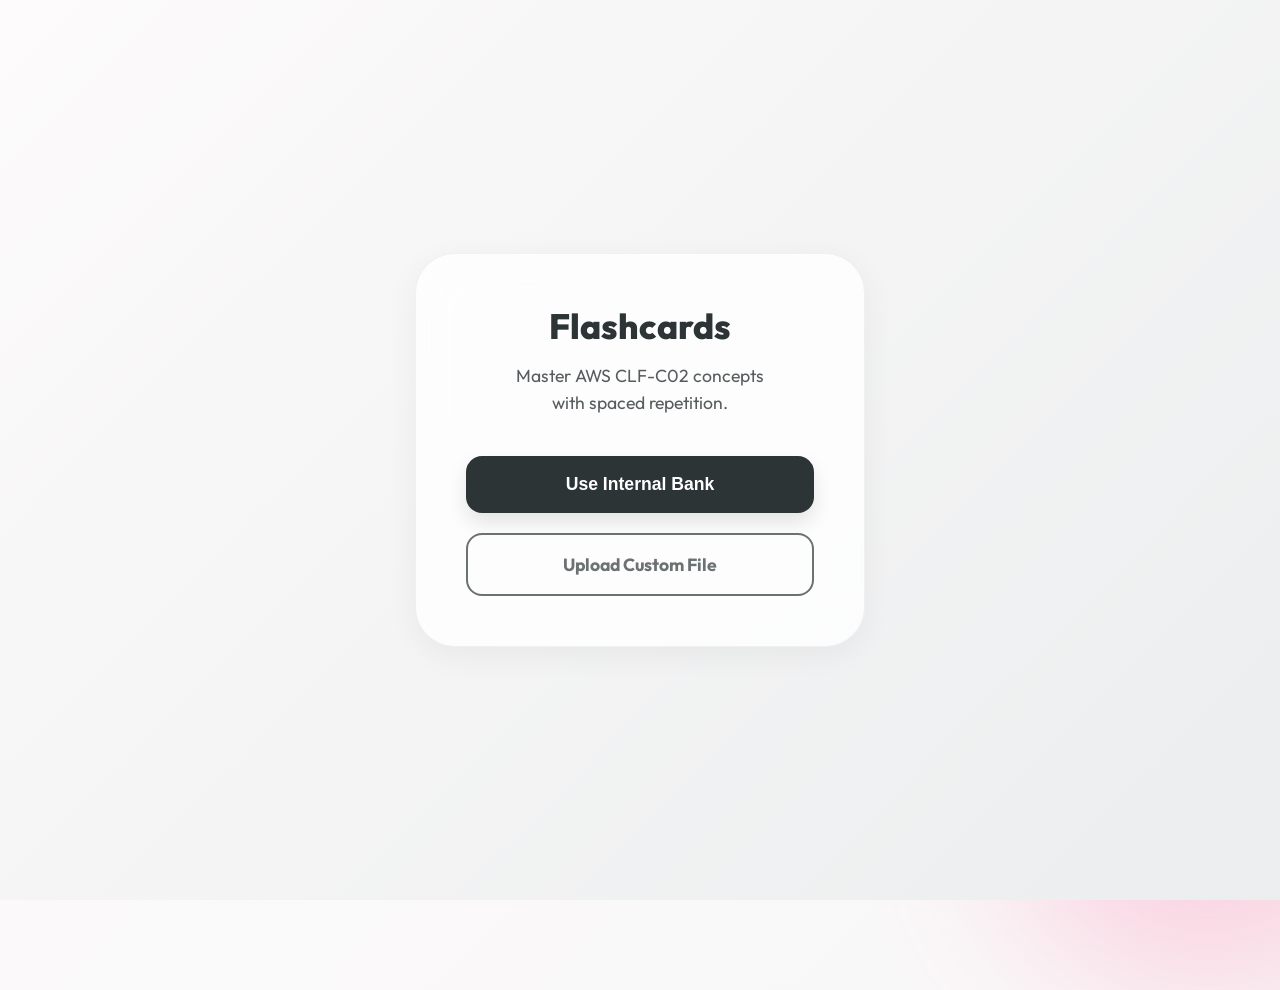
==== flashcard.html @ 662c299f "added web apps" ====
<!DOCTYPE html>
<html lang="en">
<head>
    <meta charset="UTF-8">
    <meta name="viewport" content="width=device-width, initial-scale=1.0, maximum-scale=1.0, user-scalable=no">
    <title>AWS Flashcards | Study Mode</title>
    <link rel="preconnect" href="https://fonts.googleapis.com">
    <link rel="preconnect" href="https://fonts.gstatic.com" crossorigin>
    <link href="https://fonts.googleapis.com/css2?family=Outfit:wght@300;500;700;800&display=swap" rel="stylesheet">
    <style>
:root {
    --bg-gradient: linear-gradient(135deg, #fdfbfb 0%, #ebedee 100%);
    --glass-bg: rgba(255, 255, 255, 0.8);
    --glass-border: rgba(0, 0, 0, 0.05);
    --glass-shadow: 0 8px 32px 0 rgba(0, 0, 0, 0.05);
    --text-main: #2d3436;
    --text-sub: #636e72;
    --card-face: #ffffff;
    --accent: #2a6c66;
    --accent-glow: rgba(9, 132, 227, 0.1);
    --danger: #d63031;
    --btn-bg: rgba(0, 0, 0, 0.03);
}

[data-theme="dark"] {
    /* Dark: Magma red */
    --bg-gradient: linear-gradient(135deg, #2d1b2e 0%, #b33939 100%);
    --glass-bg: rgba(45, 27, 46, 0.7);
    --glass-border: rgba(255, 200, 200, 0.1);
    --glass-shadow: 0 8px 32px 0 rgba(0, 0, 0, 0.6);
    --text-main: #f5cdc6;
    --text-sub: #bbaaaa;
    --card-face: #1a0f1a;
    --accent: #ff7675;
    --accent-glow: rgba(255, 118, 117, 0.2);
    --btn-bg: rgba(255, 255, 255, 0.08);
}

        * { margin: 0; padding: 0; box-sizing: border-box; -webkit-tap-highlight-color: transparent; }
        
        body {
            font-family: 'Outfit', sans-serif;
            background: var(--bg-gradient);
            background-size: 400% 400%;
            animation: gradientBG 15s ease infinite;
            height: 100dvh;
            display: flex;
            flex-direction: column;
            overflow: hidden;
            color: var(--text-main);
            transition: color 0.3s ease;
        }

        @keyframes gradientBG {
            0% { background-position: 0% 50%; }
            50% { background-position: 100% 50%; }
            100% { background-position: 0% 50%; }
        }

        .orb { position: absolute; border-radius: 50%; filter: blur(80px); z-index: -1; animation: float 20s infinite; pointer-events: none; }
        .orb-1 { width: 300px; height: 300px; background: var(--accent); top: -10%; left: -10%; opacity: 0.4; }
        .orb-2 { width: 400px; height: 400px; background: #fd79a8; bottom: -10%; right: -10%; opacity: 0.3; animation-delay: -5s; }
        @keyframes float { 0% { transform: translate(0, 0); } 50% { transform: translate(30px, 50px); } 100% { transform: translate(0, 0); } }

        .app-container {
            flex: 1;
            display: flex;
            flex-direction: column;
            padding: 20px;
            max-width: 900px;
            margin: 0 auto;
            width: 100%;
            position: relative;
        }

        .header-bar {
            display: grid;
            grid-template-columns: auto 1fr auto;
            align-items: center;
            padding: 10px 20px;
            background: var(--glass-bg);
            -webkit-backdrop-filter: blur(12px);
            backdrop-filter: blur(12px);
            border: 1px solid var(--glass-border);
            border-radius: 50px;
            margin-bottom: 20px;
            box-shadow: var(--glass-shadow);
            flex-shrink: 0;
            gap: 15px;
        }

        .header-left { 
            justify-self: start; 
        }
        
        .back-btn {
            background: var(--btn-bg);
            border: 1px solid transparent;
            color: var(--text-main);
            display: flex; align-items: center; justify-content: center;
            cursor: pointer;
            width: 36px; height: 36px;
            border-radius: 50%;
            transition: all 0.2s;
            flex-shrink: 0;
        }
        .back-btn:hover { background: var(--glass-border); transform: scale(1.05); }

        .domain-badge-container {
            justify-self: start;
            text-align: left;
            min-width: 0;
        }

        .domain-badge {
            display: inline-flex;
            align-items: center;
            justify-content: center; 
            height: 100%; 
            min-height: 32px; 
            font-size: 0.75rem;
            text-transform: uppercase;
            letter-spacing: 1.5px;
            font-weight: 800;
            color: var(--accent);
            background: var(--accent-glow);
            padding: 8px 16px;
            border-radius: 20px;
            border: 1px solid rgba(108, 92, 231, 0.1);
            max-width: 100%;
            white-space: nowrap;
            overflow: hidden;
            text-overflow: ellipsis;
        }

        .actions { 
            justify-self: end;
            display: flex; 
            gap: 8px; 
            align-items: center; 
        }

        .icon-btn {
            background: var(--btn-bg);
            border: 1px solid transparent;
            color: var(--text-main);
            cursor: pointer;
            width: 38px; height: 38px;
            border-radius: 50%;
            display: flex; align-items: center; justify-content: center;
            transition: all 0.2s;
        }
        .icon-btn:hover { background: var(--glass-border); transform: scale(1.05); }
        .icon-btn.active { color: var(--danger); background: rgba(255, 118, 117, 0.15); border-color: var(--danger); }
        
        .exam-btn {
            text-decoration: none;
            font-size: 0.8rem;
            font-weight: 700;
            color: var(--text-main);
            border: 1px solid var(--text-main);
            padding: 8px 16px;
            border-radius: 20px;
            white-space: nowrap;
            opacity: 0.8;
            transition: all 0.2s;
        }
        .exam-btn:hover { background: var(--text-main); color: var(--card-face); opacity: 1; }

        .card-scene {
            flex: 1; 
            width: 100%;
            perspective: 2000px;
            margin-bottom: 20px;
            position: relative;
            display: flex; 
            align-items: center;
            justify-content: center;
        }

        .card {
            width: 100%;
            height: 100%;
            max-height: 550px; 
            max-width: 700px;
            position: relative;
            transition: transform 0.6s cubic-bezier(0.34, 1.56, 0.64, 1);
            transform-style: preserve-3d;
            border-radius: 30px;
            box-shadow: var(--glass-shadow);
            cursor: pointer;
        }

        .card.flipped { transform: rotateY(180deg); }

        .card-face {
            position: absolute;
            width: 100%; height: 100%;
            backface-visibility: hidden;
            border-radius: 30px;
            padding: 40px;
            display: flex;
            flex-direction: column;
            justify-content: center;
            align-items: center;
            text-align: center;
            background: var(--card-face);
            border: 1px solid var(--glass-border);
            overflow-y: auto; 
        }

        [data-theme="light"] .card-face { background: rgba(255,255,255,0.9); }
        
        .question-text { 
            font-size: 1.6rem; 
            font-weight: 600; 
            line-height: 1.4; 
            margin-bottom: 30px;
            color: var(--text-main);
        }
        
        .tap-hint {
            position: absolute;
            bottom: 25px;
            font-size: 0.75rem;
            color: var(--text-sub);
            opacity: 0.5;
            text-transform: uppercase;
            letter-spacing: 2px;
            font-weight: 700;
        }

        .card-back {
            transform: rotateY(180deg);
            align-items: stretch;
            text-align: left;
            justify-content: flex-start;
            padding-top: 60px;
        }

        .answer-label { font-size: 0.8rem; color: var(--accent); font-weight: 800; margin-bottom: 12px; text-transform: uppercase; letter-spacing: 1px; }
        .answer-text { font-size: 1.4rem; font-weight: 700; margin-bottom: 30px; color: var(--text-main); line-height: 1.3; }
        
        .explanation-box { 
            background: var(--accent-glow); 
            padding: 25px; 
            border-radius: 20px; 
            font-size: 1rem; 
            line-height: 1.7;
            color: var(--text-main);
            border-left: 4px solid var(--accent);
        }

        .controls-bar {
            display: grid;
            grid-template-columns: 1fr auto 1fr;
            gap: 20px;
            align-items: center;
            padding-bottom: 10px;
            width: 100%;
            max-width: 700px;
            margin: 0 auto;
        }

        .nav-btn {
            background: var(--glass-bg);
            backdrop-filter: blur(10px);
            border: 1px solid var(--glass-border);
            color: var(--text-main);
            height: 65px;
            border-radius: 25px;
            font-size: 1.2rem;
            font-weight: 700;
            cursor: pointer;
            transition: all 0.2s;
            display: flex; align-items: center; justify-content: center;
            box-shadow: var(--glass-shadow);
        }
        .nav-btn:hover { background: var(--glass-border); transform: translateY(-2px); }
        .nav-btn:active { transform: scale(0.96); }

        .heart-btn-large {
            width: 65px; height: 65px;
            border-radius: 25px;
            background: var(--card-face);
            border: 1px solid var(--glass-border);
            color: #ccc;
            cursor: pointer;
            display: flex; align-items: center; justify-content: center;
            font-size: 1.6rem;
            box-shadow: var(--glass-shadow);
            transition: all 0.2s;
        }
        .heart-btn-large.active { color: var(--danger); border-color: var(--danger); background: rgba(255, 118, 117, 0.1); }
        .heart-btn-large:active { transform: scale(0.9); }

        .progress-indicator { text-align: center; font-size: 0.85rem; color: var(--text-sub); margin-top: 15px; opacity: 0.8; font-weight: 500; letter-spacing: 1px; }

        .loader-overlay {
            position: fixed; top: 0; left: 0; right: 0; bottom: 0;
            background: var(--bg-gradient);
            z-index: 100;
            display: flex; flex-direction: column;
            justify-content: center; align-items: center;
            text-align: center;
            padding: 30px;
        }
        .loader-content {
            background: var(--glass-bg);
            -webkit-backdrop-filter: blur(25px);
            backdrop-filter: blur(25px);
            padding: 50px;
            border-radius: 40px;
            border: 1px solid var(--glass-border);
            box-shadow: var(--glass-shadow);
            max-width: 450px; width: 100%;
        }
        .btn-load {
            display: block; width: 100%;
            padding: 18px; margin-top: 20px;
            border-radius: 16px; border: none;
            font-weight: 700; cursor: pointer; font-size: 1.1rem;
            transition: transform 0.2s;
        }
        .btn-load.primary { background: #2d3436; color: white; box-shadow: 0 10px 20px rgba(0,0,0,0.1); }
        [data-theme="dark"] .btn-load.primary { background: #ffffff; color: #000; }
        
        .btn-load.secondary { background: transparent; border: 2px solid var(--text-main); color: var(--text-main); opacity: 0.7; }
        .btn-load:hover { transform: translateY(-3px); opacity: 1; }

        /* Custom Alert Styles */
        .alert-overlay {
            position: fixed; top: 0; left: 0; right: 0; bottom: 0;
            background: rgba(0,0,0,0.4);
            z-index: 200;
            display: none;
            justify-content: center; align-items: center;
            -webkit-backdrop-filter: blur(8px);
            backdrop-filter: blur(8px);
            padding: 20px;
        }
        .alert-box {
            background: var(--glass-bg);
            -webkit-backdrop-filter: blur(30px);
            backdrop-filter: blur(30px);
            border: 1px solid var(--glass-border);
            box-shadow: var(--glass-shadow);
            padding: 30px;
            border-radius: 30px;
            max-width: 400px; width: 100%;
            text-align: center;
            animation: popIn 0.3s cubic-bezier(0.175, 0.885, 0.32, 1.275);
        }
        @keyframes popIn {
            0% { transform: scale(0.9); opacity: 0; }
            100% { transform: scale(1); opacity: 1; }
        }
        .alert-title { font-size: 1.4rem; font-weight: 800; margin-bottom: 10px; color: var(--text-main); }
        .alert-msg { margin-bottom: 25px; line-height: 1.5; color: var(--text-sub); font-size: 1rem; }
        .alert-btn {
            background: var(--text-main);
            color: var(--card-face);
            border: none;
            padding: 12px 30px;
            border-radius: 15px;
            font-weight: 700;
            cursor: pointer;
            transition: transform 0.2s;
            font-size: 1rem;
        }
        .alert-btn:hover { transform: scale(1.05); }

        @media (max-width: 768px) {
            .app-container { padding: 15px; }
            
            .header-bar {
                grid-template-columns: 1fr auto; 
                grid-template-areas: 
                    "badge badge"
                    "left actions";
                row-gap: 12px;
                border-radius: 30px;
                padding: 12px 20px;
            }
            .header-left { grid-area: left; }
            .actions { grid-area: actions; }
            .domain-badge-container { 
                grid-area: badge; 
                width: 100%;
                text-align: center;
                justify-self: center;
            }
            .domain-badge { 
                display: block; 
                width: 100%; 
                white-space: normal; 
                font-size: 0.7rem;
                padding: 8px;
            }

            .question-text { font-size: 1.3rem; }
            .card-face { padding: 25px; }
            
            .controls-bar { gap: 12px; }
            .nav-btn, .heart-btn-large { height: 56px; border-radius: 18px; }
        }
    </style>
</head>
<body>

    <div class="orb orb-1"></div>
    <div class="orb orb-2"></div>

    <div class="loader-overlay" id="loader">
        <div class="loader-content">
            <h1 style="margin-bottom: 15px; font-size: 2.2rem; font-weight: 800;">Flashcards</h1>
            <p style="opacity: 0.8; margin-bottom: 40px; font-size: 1.1rem; line-height: 1.5;">Master AWS CLF-C02 concepts<br>with spaced repetition.</p>
            
            <button id="use-internal" class="btn-load primary">Use Internal Bank</button>
            
            <label class="btn-load secondary">
                Upload Custom File
                <input type="file" id="file-input" hidden accept=".json">
            </label>
        </div>
    </div>

    <div class="app-container" style="display:none;" id="app-ui">
        
        <header class="header-bar">
            <div class="header-left">
                <button class="back-btn" id="exit-btn">
                    <svg width="24" height="24" viewBox="0 0 24 24" fill="none" stroke="currentColor" stroke-width="2.5" stroke-linecap="round" stroke-linejoin="round"><path d="M19 12H5M12 19l-7-7 7-7"/></svg>
                </button>
            </div>
            
            <div class="domain-badge-container">
                <span class="domain-badge" id="domain-text">--</span>
            </div>
            
            <div class="actions">
                <a href="index.html" class="exam-btn">Take Exam</a>
                
                <button class="icon-btn" id="fav-filter-btn" title="Show Favorites Only">
                    <svg width="20" height="20" viewBox="0 0 24 24" fill="none" stroke="currentColor" stroke-width="2" stroke-linecap="round" stroke-linejoin="round"><polygon points="12 2 15.09 8.26 22 9.27 17 14.14 18.18 21.02 12 17.77 5.82 21.02 7 14.14 2 9.27 8.91 8.26 12 2"></polygon></svg>
                </button>
                <button class="icon-btn" id="theme-toggle">
                    <svg width="20" height="20" class="icon-sun" viewBox="0 0 24 24" fill="none" stroke="currentColor" stroke-width="2" stroke-linecap="round" stroke-linejoin="round"><circle cx="12" cy="12" r="5"></circle><line x1="12" y1="1" x2="12" y2="3"></line><line x1="12" y1="21" x2="12" y2="23"></line><line x1="4.22" y1="4.22" x2="5.64" y2="5.64"></line><line x1="18.36" y1="18.36" x2="19.78" y2="19.78"></line><line x1="1" y1="12" x2="3" y2="12"></line><line x1="21" y1="12" x2="23" y2="12"></line><line x1="4.22" y1="19.78" x2="5.64" y2="18.36"></line><line x1="18.36" y1="5.64" x2="19.78" y2="4.22"></line></svg>
                </button>
            </div>
        </header>

        <div class="card-scene" id="card-scene">
            <div class="card" id="card">
                <div class="card-face card-front">
                    <p class="question-text" id="q-text">Loading...</p>
                    <span class="tap-hint">Tap to flip</span>
                </div>
                <div class="card-face card-back">
                    <span class="answer-label">Correct Answer</span>
                    <div class="answer-text" id="a-text">--</div>
                    <div class="explanation-box" id="exp-text">--</div>
                </div>
            </div>
        </div>

        <div class="controls-bar">
            <button class="nav-btn" id="btn-prev">
                <svg width="28" height="28" viewBox="0 0 24 24" fill="none" stroke="currentColor" stroke-width="3" stroke-linecap="round" stroke-linejoin="round"><path d="M15 18l-6-6 6-6"/></svg>
            </button>
            
            <button class="heart-btn-large" id="btn-heart">
                <svg width="32" height="32" viewBox="0 0 24 24" fill="currentColor" stroke="none"><path d="M20.84 4.61a5.5 5.5 0 0 0-7.78 0L12 5.67l-1.06-1.06a5.5 5.5 0 0 0-7.78 7.78l1.06 1.06L12 21.23l7.78-7.78 1.06-1.06a5.5 5.5 0 0 0 0-7.78z"></path></svg>
            </button>

            <button class="nav-btn" id="btn-next">
                <svg width="28" height="28" viewBox="0 0 24 24" fill="none" stroke="currentColor" stroke-width="3" stroke-linecap="round" stroke-linejoin="round"><path d="M9 18l6-6-6-6"/></svg>
            </button>
        </div>
        
        <div class="progress-indicator" id="counter">--</div>
    </div>

    <div class="alert-overlay" id="custom-alert">
        <div class="alert-box">
            <h2 class="alert-title" id="alert-title">Notice</h2>
            <p class="alert-msg" id="alert-msg">Message goes here</p>
            <button class="alert-btn" id="alert-ok">Okay</button>
        </div>
    </div>

    <script>
        // Fallback Data if fetch fails
        const DEMO_DATA = [
        {
            "id": 1,
            "question": "Which component of the AWS Global Infrastructure consists of one or more discrete data centers with redundant power, networking, and connectivity in an AWS Region?",
            "options": [
            "Availability Zone",
            "Edge Location",
            "Local Zone",
            "Regional Cache"
            ],
            "answer": [
            "Availability Zone"
            ],
            "type": "single_choice",
            "domain": "Cloud Concepts",
            "explanation": "An Availability Zone (AZ) is a distinct location within an AWS Region that is insulated from failures in other AZs and provides low-latency network connectivity to other AZs in the same region."
        },
        {
            "id": 2,
            "question": "Under the AWS Shared Responsibility Model, which of the following is the customer's responsibility? (Select TWO)",
            "options": [
            "Physical security of data centers",
            "Patching the Guest OS (Operating System)",
            "Configuration of Security Groups",
            "Discarding failed hard drives",
            "Patching the underlying hypervisor"
            ],
            "answer": [
            "Patching the Guest OS (Operating System)",
            "Configuration of Security Groups"
            ],
            "type": "multiple_response",
            "domain": "Security and Compliance",
            "explanation": "AWS handles security 'of' the cloud (physical hardware, hypervisor). Customers handle security 'in' the cloud (Guest OS patching, firewall configuration, data encryption)."
        },
        {
            "id": 3,
            "question": "A company wants to migrate a database to AWS but requires the operating system to be patched automatically by AWS. Which service should they choose?",
            "options": [
            "Amazon EC2 with EBS",
            "Amazon RDS",
            "Amazon Redshift",
            "Amazon EC2 with Instance Store"
            ],
            "answer": [
            "Amazon RDS"
            ],
            "type": "single_choice",
            "domain": "Cloud Technology and Services",
            "explanation": "Amazon RDS is a managed service. AWS handles routine database tasks such as provisioning, patching, backup, and recovery. EC2 requires the customer to manage the OS and patches."
        },
        {
            "id": 4,
            "question": "Which AWS service helps you estimate the cost of your architecture solution before you build it?",
            "options": [
            "AWS Cost Explorer",
            "AWS Pricing Calculator",
            "AWS Budgets",
            "Cost and Usage Report"
            ],
            "answer": [
            "AWS Pricing Calculator"
            ],
            "type": "single_choice",
            "domain": "Billing, Pricing, and Support",
            "explanation": "The AWS Pricing Calculator allows you to estimate costs for AWS services based on your expected usage *before* you deploy them. Cost Explorer and Budgets are for tracking *actual* (historical/current) spend."
        },
        {
            "id": 5,
            "question": "Which pillar of the AWS Well-Architected Framework focuses on the ability to run and monitor systems to deliver business value and to continually improve supporting processes and procedures?",
            "options": [
            "Reliability",
            "Operational Excellence",
            "Performance Efficiency",
            "Security"
            ],
            "answer": [
            "Operational Excellence"
            ],
            "type": "single_choice",
            "domain": "Cloud Concepts",
            "explanation": "Operational Excellence includes the ability to support development and run workloads effectively, gain insight into their operations, and to continuously improve supporting processes."
        },
        {
            "id": 6,
            "question": "Which AWS service uses edge locations to cache content and reduce latency for global users?",
            "options": [
            "Amazon Route 53",
            "AWS Global Accelerator",
            "Amazon CloudFront",
            "AWS Direct Connect"
            ],
            "answer": [
            "Amazon CloudFront"
            ],
            "type": "single_choice",
            "domain": "Cloud Technology and Services",
            "explanation": "Amazon CloudFront is a Content Delivery Network (CDN) that caches data in Edge Locations closer to the user to decrease latency."
        },
        {
            "id": 7,
            "question": "A developer needs to store source code and version control it within AWS. Which service is the most appropriate?",
            "options": [
            "AWS CodeBuild",
            "AWS CodeCommit",
            "AWS CodeDeploy",
            "AWS Cloud9"
            ],
            "answer": [
            "AWS CodeCommit"
            ],
            "type": "single_choice",
            "domain": "Cloud Technology and Services",
            "explanation": "AWS CodeCommit is a managed source control service that hosts secure Git-based repositories. It is AWS's equivalent to GitHub/Bitbucket."
        },
        {
            "id": 8,
            "question": "Which AWS Support Plan provides access to a Technical Account Manager (TAM)?",
            "options": [
            "Developer",
            "Business",
            "Enterprise On-Ramp",
            "Enterprise"
            ],
            "answer": [
            "Enterprise"
            ],
            "type": "single_choice",
            "domain": "Billing, Pricing, and Support",
            "explanation": "Only the Enterprise Support plan includes a designated Technical Account Manager (TAM) to assist with architectural guidance and operations."
        },
        {
            "id": 9,
            "question": "Which service allows you to inspect AWS resource configurations to determine if they comply with internal practices and industry standards?",
            "options": [
            "AWS Config",
            "AWS CloudTrail",
            "Amazon GuardDuty",
            "AWS Trusted Advisor"
            ],
            "answer": [
            "AWS Config"
            ],
            "type": "single_choice",
            "domain": "Security and Compliance",
            "explanation": "AWS Config provides a detailed view of the configuration of AWS resources in your AWS account. It includes how the resources are related to one another and how they were configured in the past so that you can see how the configurations and relationships change over time."
        },
        {
            "id": 10,
            "question": "What is the primary benefit of decoupling an application using Amazon SQS?",
            "options": [
            "It reduces the storage cost of the application.",
            "It prevents one component from failing if another component becomes overwhelmed or fails.",
            "It automatically encrypts all data in transit.",
            "It increases the compute power of the application."
            ],
            "answer": [
            "It prevents one component from failing if another component becomes overwhelmed or fails."
            ],
            "type": "single_choice",
            "domain": "Cloud Technology and Services",
            "explanation": "Decoupling with SQS (Simple Queue Service) ensures that if the consumer of messages goes down or is slow, the producer can keep sending messages to the queue without crashing the system."
        },
        {
            "id": 11,
            "question": "Which pricing model is best for a workload with consistent, steady-state usage for a 1-year or 3-year term?",
            "options": [
            "On-Demand Instances",
            "Spot Instances",
            "Reserved Instances",
            "Dedicated Hosts"
            ],
            "answer": [
            "Reserved Instances"
            ],
            "type": "single_choice",
            "domain": "Billing, Pricing, and Support",
            "explanation": "Reserved Instances (Standard or Convertible) and Savings Plans provide significant discounts (up to 72%) compared to On-Demand pricing in exchange for a 1 or 3-year commitment."
        },
        {
            "id": 12,
            "question": "Which AWS service is used to automate the deployment of infrastructure using code (Infrastructure as Code)?",
            "options": [
            "AWS CloudFormation",
            "AWS CodePipeline",
            "AWS Systems Manager",
            "AWS Config"
            ],
            "answer": [
            "AWS CloudFormation"
            ],
            "type": "single_choice",
            "domain": "Cloud Technology and Services",
            "explanation": "AWS CloudFormation allows you to model and provision all your cloud infrastructure resources through a JSON or YAML file (Infrastructure as Code)."
        },
        {
            "id": 13,
            "question": "A company wants to block a specific IP address from accessing their resources in a VPC. Which security feature should they use?",
            "options": [
            "Security Groups",
            "Network Access Control Lists (Network ACLs)",
            "Internet Gateway",
            "VPC Peering"
            ],
            "answer": [
            "Network Access Control Lists (Network ACLs)"
            ],
            "type": "single_choice",
            "domain": "Security and Compliance",
            "explanation": "Network ACLs are stateless and operate at the subnet level. They support both ALLOW and DENY rules. Security Groups are stateful and ONLY support ALLOW rules (you cannot explicitly deny an IP in a Security Group)."
        },
        {
            "id": 14,
            "question": "Which of the following are categories of the AWS Trusted Advisor dashboard? (Select TWO)",
            "options": [
            "Cost Optimization",
            "Performance",
            "Reliability",
            "Scalability",
            "Network Throughput"
            ],
            "answer": [
            "Cost Optimization",
            "Performance"
            ],
            "type": "multiple_response",
            "domain": "Cloud Concepts",
            "explanation": "The 5 categories of Trusted Advisor are: Cost Optimization, Performance, Security, Fault Tolerance, and Service Limits."
        },
        {
            "id": 15,
            "question": "Which AWS service is specifically designed for Extract, Transform, and Load (ETL) workflows?",
            "options": [
            "Amazon Athena",
            "AWS Glue",
            "Amazon EMR",
            "Amazon Redshift"
            ],
            "answer": [
            "AWS Glue"
            ],
            "type": "single_choice",
            "domain": "Cloud Technology and Services",
            "explanation": "AWS Glue is a serverless data integration service that makes it easy to discover, prepare, and combine data for analytics, machine learning, and application development (ETL)."
        },
        {
            "id": 16,
            "question": "What is the difference between an IAM User and an IAM Role?",
            "options": [
            "A User is associated with a specific person or service, while a Role is a set of permissions that can be assumed by a trusted entity.",
            "A User allows temporary access, while a Role provides permanent access.",
            "A Role has a password and access keys, while a User does not.",
            "There is no difference; they are interchangeable."
            ],
            "answer": [
            "A User is associated with a specific person or service, while a Role is a set of permissions that can be assumed by a trusted entity."
            ],
            "type": "single_choice",
            "domain": "Security and Compliance",
            "explanation": "IAM Users have long-term credentials (password/keys). IAM Roles do not have standard credentials; they provide temporary security credentials to whoever assumes the role."
        },
        {
            "id": 17,
            "question": "Which service can be used to monitor the health and performance of your AWS resources and applications?",
            "options": [
            "AWS CloudTrail",
            "Amazon CloudWatch",
            "AWS Config",
            "AWS Auto Scaling"
            ],
            "answer": [
            "Amazon CloudWatch"
            ],
            "type": "single_choice",
            "domain": "Cloud Technology and Services",
            "explanation": "CloudWatch is the monitoring and observability service. It collects metrics, logs, and events. CloudTrail is for auditing API calls."
        },
        {
            "id": 18,
            "question": "A startup wants to use a serverless compute service to run code without provisioning or managing servers. Which service should they use?",
            "options": [
            "Amazon EC2",
            "AWS Lambda",
            "Amazon ECS",
            "Amazon EKS"
            ],
            "answer": [
            "AWS Lambda"
            ],
            "type": "single_choice",
            "domain": "Cloud Technology and Services",
            "explanation": "AWS Lambda is the primary event-driven, serverless compute service. You upload code and it runs only when triggered. EC2, ECS, and EKS involve managing servers or clusters."
        },
        {
            "id": 19,
            "question": "Which AWS service allows you to centrally manage billing and access policies across multiple AWS accounts?",
            "options": [
            "AWS Artifact",
            "AWS Organizations",
            "AWS Systems Manager",
            "IAM"
            ],
            "answer": [
            "AWS Organizations"
            ],
            "type": "single_choice",
            "domain": "Billing, Pricing, and Support",
            "explanation": "AWS Organizations helps you centrally manage and govern your environment as you grow and scale your AWS resources. It supports Consolidated Billing."
        },
        {
            "id": 20,
            "question": "A company needs to store objects that are rarely accessed but must be retrievable within milliseconds when needed. Which S3 storage class is most cost-effective?",
            "options": [
            "S3 Standard",
            "S3 Standard-IA",
            "S3 Glacier Deep Archive",
            "S3 Intelligent-Tiering"
            ],
            "answer": [
            "S3 Standard-IA"
            ],
            "type": "single_choice",
            "domain": "Cloud Technology and Services",
            "explanation": "S3 Standard-IA (Infrequent Access) is for data that is accessed less frequently but requires rapid access when needed. Glacier has retrieval times from minutes to hours."
        },
        {
            "id": 21,
            "question": "Which of the following are benefits of Cloud Computing? (Select TWO)",
            "options": [
            "Trade capital expense for variable expense",
            "Benefit from massive economies of scale",
            "Increased physical security management",
            "Deploying applications in minutes but with high upfront cost",
            "Managing your own data centers"
            ],
            "answer": [
            "Trade capital expense for variable expense",
            "Benefit from massive economies of scale"
            ],
            "type": "multiple_response",
            "domain": "Cloud Concepts",
            "explanation": "The six advantages of cloud computing include trading CapEx for OpEx (Variable expense) and benefitting from massive economies of scale (lower prices due to AWS's size)."
        },
        {
            "id": 22,
            "question": "Which service protects against Distributed Denial of Service (DDoS) attacks?",
            "options": [
            "Amazon Inspector",
            "AWS WAF",
            "AWS Shield",
            "Amazon GuardDuty"
            ],
            "answer": [
            "AWS Shield"
            ],
            "type": "single_choice",
            "domain": "Security and Compliance",
            "explanation": "AWS Shield is a managed Distributed Denial of Service (DDoS) protection service. AWS Shield Standard is automatically enabled for all customers."
        },
        {
            "id": 23,
            "question": "Your company handles credit card data and needs to download compliance reports (like PCI-DSS or SOC) to show to auditors. Which service provides these?",
            "options": [
            "AWS Artifact",
            "AWS Shield",
            "AWS Certificate Manager",
            "AWS Secrets Manager"
            ],
            "answer": [
            "AWS Artifact"
            ],
            "type": "single_choice",
            "domain": "Security and Compliance",
            "explanation": "AWS Artifact is your go-to, central resource for compliance-related information. It provides on-demand access to AWS's security and compliance reports."
        },
        {
            "id": 24,
            "question": "Which database service is a key-value store that delivers single-digit millisecond performance at any scale?",
            "options": [
            "Amazon RDS",
            "Amazon DynamoDB",
            "Amazon Aurora",
            "Amazon Neptune"
            ],
            "answer": [
            "Amazon DynamoDB"
            ],
            "type": "single_choice",
            "domain": "Cloud Technology and Services",
            "explanation": "Amazon DynamoDB is a key-value and document database that delivers single-digit millisecond performance at any scale. It is serverless and NoSQL."
        },
        {
            "id": 25,
            "question": "Which AI service converts text into lifelike speech?",
            "options": [
            "Amazon Rekognition",
            "Amazon Polly",
            "Amazon Transcribe",
            "Amazon Lex"
            ],
            "answer": [
            "Amazon Polly"
            ],
            "type": "single_choice",
            "domain": "Cloud Technology and Services",
            "explanation": "Amazon Polly turns text into lifelike speech. Rekognition is for images/video, Transcribe is speech-to-text, and Lex is for chatbots."
        },
        {
            "id": 26,
            "question": "What is the most secure way to grant an EC2 instance access to an S3 bucket?",
            "options": [
            "Store AWS Access Keys in the code on the EC2 instance",
            "Attach an IAM Role to the EC2 instance with S3 permissions",
            "Store the credentials in a text file on the instance",
            "Use the root user credentials"
            ],
            "answer": [
            "Attach an IAM Role to the EC2 instance with S3 permissions"
            ],
            "type": "single_choice",
            "domain": "Security and Compliance",
            "explanation": "Never store long-term credentials on an instance. Attaching an IAM Role allows the instance to retrieve temporary credentials securely."
        },
        {
            "id": 27,
            "question": "Which migration strategy involves moving an application to the cloud with no changes to the core architecture (Lift and Shift)?",
            "options": [
            "Rehost",
            "Replatform",
            "Refactor",
            "Repurchase"
            ],
            "answer": [
            "Rehost"
            ],
            "type": "single_choice",
            "domain": "Cloud Concepts",
            "explanation": "Rehost is often referred to as 'lift and shift.' You move the application as-is to the cloud (e.g., from on-prem VM to EC2) without code changes."
        },
        {
            "id": 28,
            "question": "Which service allows you to send text and email messages from your application to distributed subscribers?",
            "options": [
            "Amazon SQS",
            "Amazon SNS",
            "Amazon SES",
            "Amazon Connect"
            ],
            "answer": [
            "Amazon SNS"
            ],
            "type": "single_choice",
            "domain": "Cloud Technology and Services",
            "explanation": "Amazon SNS (Simple Notification Service) is a pub/sub service for messaging. It can send notifications to end users via SMS, email, or push notifications."
        },
        {
            "id": 29,
            "question": "Which tool enables you to visualize, understand, and manage your AWS costs and usage over time?",
            "options": [
            "AWS Cost Explorer",
            "AWS Budgets",
            "AWS Pricing Calculator",
            "AWS Marketplace"
            ],
            "answer": [
            "AWS Cost Explorer"
            ],
            "type": "single_choice",
            "domain": "Billing, Pricing, and Support",
            "explanation": "Cost Explorer provides the visualization (graphs/charts) and historical analysis of your spending."
        },
        {
            "id": 30,
            "question": "Which AWS service is used to create and manage cryptographic keys and control their use across a wide range of AWS services?",
            "options": [
            "AWS KMS",
            "AWS Secrets Manager",
            "AWS Certificate Manager",
            "AWS IAM"
            ],
            "answer": [
            "AWS KMS"
            ],
            "type": "single_choice",
            "domain": "Security and Compliance",
            "explanation": "AWS Key Management Service (KMS) is used to create and manage keys for encryption (both customer-managed and AWS-managed keys)."
        },
        {
            "id": 31,
            "question": "A company wants to migrate its on-premises database to AWS but requires the database to run on an operating system that they fully manage and patch themselves. Which AWS service should they use?",
            "options": [
            "Amazon RDS",
            "Amazon DynamoDB",
            "Amazon EC2",
            "Amazon Aurora"
            ],
            "answer": [
            "Amazon EC2"
            ],
            "type": "single_choice",
            "domain": "Cloud Technology and Services",
            "explanation": "To have full control over the operating system and patching of a database, you must host it on an Amazon EC2 instance. Amazon RDS and Aurora are managed services where AWS handles OS patching."
        },
        {
            "id": 32,
            "question": "Which AWS service uses machine learning to automatically discover, classify, and protect sensitive data, such as personally identifiable information (PII), stored in Amazon S3?",
            "options": [
            "Amazon GuardDuty",
            "Amazon Macie",
            "Amazon Inspector",
            "AWS Shield"
            ],
            "answer": [
            "Amazon Macie"
            ],
            "type": "single_choice",
            "domain": "Security and Compliance",
            "explanation": "Amazon Macie is a fully managed data security and data privacy service that uses machine learning and pattern matching to discover and protect sensitive data in AWS."
        },
        {
            "id": 33,
            "question": "Which perspective of the AWS Cloud Adoption Framework (AWS CAF) focuses on ensuring that the organization has the skills and organizational structures to align with cloud adoption?",
            "options": [
            "Governance Perspective",
            "People Perspective",
            "Platform Perspective",
            "Operations Perspective"
            ],
            "answer": [
            "People Perspective"
            ],
            "type": "single_choice",
            "domain": "Cloud Concepts",
            "explanation": "The People Perspective serves as a bridge between technology and business. It focuses on evolving the organizational culture and workforce skills to support cloud adoption."
        },
        {
            "id": 34,
            "question": "A developer needs an AI coding companion that generates whole line and full function code suggestions in their IDE. Which AWS service provides this functionality?",
            "options": [
            "Amazon CodeGuru",
            "Amazon CodeWhisperer",
            "AWS Cloud9",
            "Amazon Bedrock"
            ],
            "answer": [
            "Amazon CodeWhisperer"
            ],
            "type": "single_choice",
            "domain": "Cloud Technology and Services",
            "explanation": "Amazon CodeWhisperer is an AI coding companion that generates real-time, single-line or full-function code suggestions in your Integrated Development Environment (IDE)."
        },
        {
            "id": 35,
            "question": "Which of the following are valid migration strategies commonly known as the '7 Rs'? (Select TWO)",
            "options": [
            "Rehost",
            "Reboot",
            "Refactor",
            "Restart",
            "Return"
            ],
            "answer": [
            "Rehost",
            "Refactor"
            ],
            "type": "multiple_response",
            "domain": "Cloud Concepts",
            "explanation": "The 7 Rs of migration include Rehost (Lift and shift), Replatform (Lift, tinker, and shift), Refactor (Re-architect), Repurchase, Relocate, Retain, and Retire."
        },
        {
            "id": 36,
            "question": "A company needs to protect its web applications from common web exploits like SQL injection and Cross-Site Scripting (XSS). Which service should they deploy?",
            "options": [
            "AWS WAF",
            "AWS Shield Standard",
            "Amazon Inspector",
            "AWS Firewall Manager"
            ],
            "answer": [
            "AWS WAF"
            ],
            "type": "single_choice",
            "domain": "Security and Compliance",
            "explanation": "AWS WAF (Web Application Firewall) protects web applications from common web exploits like SQL injection and XSS. Shield protects against DDoS attacks."
        },
        {
            "id": 37,
            "question": "Which AWS service enables you to build and scale generative AI applications with foundation models (FMs)?",
            "options": [
            "Amazon SageMaker",
            "Amazon Bedrock",
            "Amazon Kendra",
            "Amazon Rekognition"
            ],
            "answer": [
            "Amazon Bedrock"
            ],
            "type": "single_choice",
            "domain": "Cloud Technology and Services",
            "explanation": "Amazon Bedrock is a fully managed service that makes foundation models (FMs) from Amazon and third-party providers available through an API for building generative AI applications."
        },
        {
            "id": 38,
            "question": "Which AWS service provides a unified user interface so you can view operational data from multiple AWS services and allows you to automate operational tasks across your AWS resources?",
            "options": [
            "AWS Systems Manager",
            "AWS Config",
            "AWS CloudTrail",
            "Amazon CloudWatch"
            ],
            "answer": [
            "AWS Systems Manager"
            ],
            "type": "single_choice",
            "domain": "Cloud Technology and Services",
            "explanation": "AWS Systems Manager allows you to view operational data and automate tasks (like patching or running shell scripts) across groups of instances."
        },
        {
            "id": 39,
            "question": "A company wants to receive an alert when their AWS spending exceeds a specific threshold. Which tool should they use?",
            "options": [
            "AWS Cost Explorer",
            "AWS Budgets",
            "AWS Cost and Usage Report",
            "AWS Trusted Advisor"
            ],
            "answer": [
            "AWS Budgets"
            ],
            "type": "single_choice",
            "domain": "Billing, Pricing, and Support",
            "explanation": "AWS Budgets allows you to set custom budgets to track your cost and usage and sends you alerts when you exceed (or are forecasted to exceed) your budget thresholds."
        },
        {
            "id": 40,
            "question": "Which S3 storage class is best for data that has unknown or changing access patterns?",
            "options": [
            "S3 Standard",
            "S3 Intelligent-Tiering",
            "S3 Standard-IA",
            "S3 Glacier Deep Archive"
            ],
            "answer": [
            "S3 Intelligent-Tiering"
            ],
            "type": "single_choice",
            "domain": "Cloud Technology and Services",
            "explanation": "S3 Intelligent-Tiering automatically moves data between frequent and infrequent access tiers when access patterns change, optimizing costs without performance impact."
        },
        {
            "id": 41,
            "question": "Which of the following is a benefit of consolidated billing in AWS Organizations?",
            "options": [
            "It allows you to combine usage across accounts to receive volume pricing discounts.",
            "It automatically tags all resources across all accounts.",
            "It provides a single sign-on (SSO) experience for all users.",
            "It automatically encrypts all billing data."
            ],
            "answer": [
            "It allows you to combine usage across accounts to receive volume pricing discounts."
            ],
            "type": "single_choice",
            "domain": "Billing, Pricing, and Support",
            "explanation": "Consolidated billing aggregates usage from all accounts in the organization, allowing the company to reach higher usage tiers faster and qualify for volume discounts."
        },
        {
            "id": 42,
            "question": "A startup needs to run a serverless container workload. They do not want to manage the underlying EC2 instances. Which compute option should they choose?",
            "options": [
            "Amazon ECS with EC2 launch type",
            "AWS Fargate",
            "Amazon EKS with EC2 launch type",
            "Amazon EC2 Spot Instances"
            ],
            "answer": [
            "AWS Fargate"
            ],
            "type": "single_choice",
            "domain": "Cloud Technology and Services",
            "explanation": "AWS Fargate is a serverless compute engine for containers (ECS and EKS). It removes the need to provision and manage servers (EC2 instances)."
        },
        {
            "id": 43,
            "question": "Which service should a company use to decouple their application components using a publish/subscribe (pub/sub) model?",
            "options": [
            "Amazon SQS",
            "Amazon SNS",
            "AWS Step Functions",
            "Amazon Kinesis"
            ],
            "answer": [
            "Amazon SNS"
            ],
            "type": "single_choice",
            "domain": "Cloud Technology and Services",
            "explanation": "Amazon SNS (Simple Notification Service) is a fully managed messaging service for both application-to-application (A2A) and application-to-person (A2P) communication using a pub/sub model."
        },
        {
            "id": 44,
            "question": "According to the AWS Shared Responsibility Model, which of the following are responsibilities of AWS? (Select TWO)",
            "options": [
            "Managing the underlying physical hardware",
            "Encrypting client-side data",
            "Securing the virtualization layer",
            "Configuring network ACLs",
            "Patching the customer's database software"
            ],
            "answer": [
            "Managing the underlying physical hardware",
            "Securing the virtualization layer"
            ],
            "type": "multiple_response",
            "domain": "Security and Compliance",
            "explanation": "AWS is responsible for the 'Security OF the Cloud,' which includes physical data centers, hardware, and the virtualization layer (hypervisor)."
        },
        {
            "id": 45,
            "question": "Which AWS service is used to create, publish, maintain, monitor, and secure APIs at any scale?",
            "options": [
            "Amazon API Gateway",
            "AWS AppSync",
            "Amazon CloudFront",
            "AWS Direct Connect"
            ],
            "answer": [
            "Amazon API Gateway"
            ],
            "type": "single_choice",
            "domain": "Cloud Technology and Services",
            "explanation": "Amazon API Gateway is a fully managed service that makes it easy for developers to create, publish, maintain, monitor, and secure APIs."
        },
        {
            "id": 46,
            "question": "A company wants to ensure that no one, including the root user, can delete specific S3 objects for a fixed period of time (e.g., for compliance). Which feature should they use?",
            "options": [
            "S3 Versioning",
            "S3 Object Lock",
            "S3 Bucket Policies",
            "S3 Lifecycle Policies"
            ],
            "answer": [
            "S3 Object Lock"
            ],
            "type": "single_choice",
            "domain": "Security and Compliance",
            "explanation": "S3 Object Lock prevents an object from being deleted or overwritten for a fixed amount of time or indefinitely. It enforces a WORM (Write Once Read Many) model."
        },
        {
            "id": 47,
            "question": "Which cloud computing deployment model involves infrastructure that is provisioned for open use by the general public?",
            "options": [
            "Private Cloud",
            "Public Cloud",
            "Hybrid Cloud",
            "Community Cloud"
            ],
            "answer": [
            "Public Cloud"
            ],
            "type": "single_choice",
            "domain": "Cloud Concepts",
            "explanation": "Public Cloud infrastructure is owned and operated by a third-party cloud service provider (like AWS) and delivered over the internet for public use."
        },
        {
            "id": 48,
            "question": "Which AWS service can be used to track the history of configuration changes to your resources for compliance auditing?",
            "options": [
            "AWS CloudTrail",
            "AWS Config",
            "Amazon CloudWatch",
            "AWS Artifact"
            ],
            "answer": [
            "AWS Config"
            ],
            "type": "single_choice",
            "domain": "Security and Compliance",
            "explanation": "AWS Config continuously monitors and records your AWS resource configurations. CloudTrail records *API calls* (who did what), while Config records *resource state changes* (what the resource looks like)."
        },
        {
            "id": 49,
            "question": "A global company needs to route traffic to the nearest AWS Region based on the user's location to improve performance. Which service should they use?",
            "options": [
            "Amazon Route 53 with Geolocation routing",
            "AWS Direct Connect",
            "AWS VPN",
            "Amazon Connect"
            ],
            "answer": [
            "Amazon Route 53 with Geolocation routing"
            ],
            "type": "single_choice",
            "domain": "Cloud Technology and Services",
            "explanation": "Amazon Route 53 is a DNS service. Geolocation routing lets you choose the resources that serve your traffic based on the geographic location of your users."
        },
        {
            "id": 50,
            "question": "Which tool provides an automated analysis of your AWS environment against best practices in five categories: Cost Optimization, Performance, Security, Fault Tolerance, and Service Limits?",
            "options": [
            "AWS Trusted Advisor",
            "AWS Inspector",
            "AWS Shield",
            "AWS Cost Explorer"
            ],
            "answer": [
            "AWS Trusted Advisor"
            ],
            "type": "single_choice",
            "domain": "Cloud Concepts",
            "explanation": "AWS Trusted Advisor provides real-time guidance to help you provision your resources following AWS best practices across those 5 categories."
        },
        {
            "id": 51,
            "question": "Which AWS service is specifically designed to assist with migrating large amounts of data (Exabytes) to AWS using a physical ruggedized storage device?",
            "options": [
            "AWS Snowcone",
            "AWS Snowmobile",
            "AWS Snowball Edge",
            "AWS Database Migration Service"
            ],
            "answer": [
            "AWS Snowmobile"
            ],
            "type": "single_choice",
            "domain": "Cloud Technology and Services",
            "explanation": "AWS Snowmobile is an Exabyte-scale data transfer service used to move extremely large amounts of data to AWS. Snowball is for Petabyte scale."
        },
        {
            "id": 52,
            "question": "A customer wants to run a database in an EC2 instance. Which storage option provides persistent block-level storage that survives the termination of the instance (if configured correctly)?",
            "options": [
            "Instance Store",
            "Amazon EBS",
            "Amazon S3",
            "Amazon EFS"
            ],
            "answer": [
            "Amazon EBS"
            ],
            "type": "single_choice",
            "domain": "Cloud Technology and Services",
            "explanation": "Amazon EBS (Elastic Block Store) provides persistent block storage volumes. Instance Store is ephemeral (temporary) and data is lost when the instance stops."
        },
        {
            "id": 53,
            "question": "Which pillar of the AWS Well-Architected Framework focuses on using computing resources efficiently to meet system requirements and to maintain that efficiency as demand changes?",
            "options": [
            "Operational Excellence",
            "Performance Efficiency",
            "Reliability",
            "Sustainability"
            ],
            "answer": [
            "Performance Efficiency"
            ],
            "type": "single_choice",
            "domain": "Cloud Concepts",
            "explanation": "Performance Efficiency focuses on selecting the right resource types and sizes based on workload requirements and evolving technology."
        },
        {
            "id": 54,
            "question": "What is the most cost-effective EC2 pricing option for a flexible workload that can handle interruptions?",
            "options": [
            "On-Demand Instances",
            "Reserved Instances",
            "Spot Instances",
            "Dedicated Hosts"
            ],
            "answer": [
            "Spot Instances"
            ],
            "type": "single_choice",
            "domain": "Billing, Pricing, and Support",
            "explanation": "Spot Instances allow you to take advantage of unused EC2 capacity for up to a 90% discount, but AWS can interrupt them with a 2-minute warning."
        },
        {
            "id": 55,
            "question": "Which AWS service is a fully managed threat detection service that continuously monitors for malicious or unauthorized behavior?",
            "options": [
            "Amazon GuardDuty",
            "AWS WAF",
            "Amazon Cognito",
            "AWS Shield"
            ],
            "answer": [
            "Amazon GuardDuty"
            ],
            "type": "single_choice",
            "domain": "Security and Compliance",
            "explanation": "GuardDuty uses machine learning and threat intelligence to detect malicious behavior (e.g., cryptocurrency mining, unauthorized access) in your account."
        },
        {
            "id": 56,
            "question": "A company needs to store configuration passwords and database strings securely and wants to rotate them automatically. Which service should they use?",
            "options": [
            "AWS Systems Manager Parameter Store",
            "AWS Secrets Manager",
            "AWS KMS",
            "AWS Artifact"
            ],
            "answer": [
            "AWS Secrets Manager"
            ],
            "type": "single_choice",
            "domain": "Security and Compliance",
            "explanation": "AWS Secrets Manager is specifically designed to store secrets (passwords, keys) and supports *automatic rotation* of those secrets. Parameter Store stores data but does not have built-in rotation logic."
        },
        {
            "id": 57,
            "question": "Which component of a VPC acts as a virtual firewall at the subnet level?",
            "options": [
            "Security Group",
            "Network Access Control List (Network ACL)",
            "Internet Gateway",
            "NAT Gateway"
            ],
            "answer": [
            "Network Access Control List (Network ACL)"
            ],
            "type": "single_choice",
            "domain": "Security and Compliance",
            "explanation": "Network ACLs act as a firewall for associated subnets (stateless). Security Groups act as a firewall for associated instances (stateful)."
        },
        {
            "id": 58,
            "question": "Which AWS service allows you to run code without provisioning or managing servers, and you pay only for the compute time you consume?",
            "options": [
            "Amazon EC2",
            "Amazon Lightsail",
            "AWS Lambda",
            "AWS Elastic Beanstalk"
            ],
            "answer": [
            "AWS Lambda"
            ],
            "type": "single_choice",
            "domain": "Cloud Technology and Services",
            "explanation": "AWS Lambda is the primary Serverless compute service where you pay only for the milliseconds your code runs."
        },
        {
            "id": 59,
            "question": "A user wants to deploy a simple web application and needs a service that handles the deployment details (capacity provisioning, load balancing, auto-scaling) automatically. Which service is best suited?",
            "options": [
            "Amazon EC2",
            "AWS CloudFormation",
            "AWS Elastic Beanstalk",
            "Amazon RDS"
            ],
            "answer": [
            "AWS Elastic Beanstalk"
            ],
            "type": "single_choice",
            "domain": "Cloud Technology and Services",
            "explanation": "Elastic Beanstalk is a PaaS (Platform as a Service) offering. You upload your code, and Beanstalk automatically handles the deployment (capacity, load balancing, scaling)."
        },
        {
            "id": 60,
            "question": "Which of the following services are 'Global' services and not tied to a specific Region? (Select TWO)",
            "options": [
            "Amazon EC2",
            "AWS IAM",
            "Amazon CloudFront",
            "Amazon S3",
            "Amazon RDS"
            ],
            "answer": [
            "AWS IAM",
            "Amazon CloudFront"
            ],
            "type": "multiple_response",
            "domain": "Cloud Concepts",
            "explanation": "IAM and CloudFront (along with Route 53 and WAF) are considered Global services. S3 buckets are created within a region, though the namespace is global."
        },
        {
            "id": 61,
            "question": "A company wants to identify which EC2 instances are underutilized so they can downsize them to save money. Which service provides this recommendation?",
            "options": [
            "AWS Cost Explorer",
            "AWS Trusted Advisor",
            "AWS Compute Optimizer",
            "AWS Budgets"
            ],
            "answer": [
            "AWS Compute Optimizer"
            ],
            "type": "single_choice",
            "domain": "Billing, Pricing, and Support",
            "explanation": "AWS Compute Optimizer analyzes configuration and utilization metrics to recommend optimal AWS resources (right-sizing) to reduce cost."
        },
        {
            "id": 62,
            "question": "What is the purpose of an Internet Gateway in a VPC?",
            "options": [
            "To allow communication between instances in different Availability Zones.",
            "To allow communication between instances in your VPC and the internet.",
            "To encrypt data in transit.",
            "To cache content at edge locations."
            ],
            "answer": [
            "To allow communication between instances in your VPC and the internet."
            ],
            "type": "single_choice",
            "domain": "Cloud Technology and Services",
            "explanation": "An Internet Gateway attaches to a VPC to enable communication between resources in the VPC and the internet."
        },
        {
            "id": 63,
            "question": "Which perspective of the Cloud Adoption Framework (CAF) focuses on minimizing business risk and ensuring compliance?",
            "options": [
            "Business Perspective",
            "Governance Perspective",
            "Security Perspective",
            "Platform Perspective"
            ],
            "answer": [
            "Governance Perspective"
            ],
            "type": "single_choice",
            "domain": "Cloud Concepts",
            "explanation": "The Governance Perspective ensures that you orchestrate your cloud initiatives while minimizing transformation-related risks and maximizing organizational benefits."
        },
        {
            "id": 64,
            "question": "Which AWS pricing model is most appropriate for a workload that is steady and predictable and will run for at least 1 year?",
            "options": [
            "Spot Instances",
            "On-Demand Instances",
            "Savings Plans",
            "Dedicated Hosts"
            ],
            "answer": [
            "Savings Plans"
            ],
            "type": "single_choice",
            "domain": "Billing, Pricing, and Support",
            "explanation": "Savings Plans (Compute or EC2 Instance Savings Plans) offer significant savings over On-Demand, similar to Reserved Instances, in exchange for a commitment to a consistent amount of usage for 1 or 3 years."
        },
        {
            "id": 65,
            "question": "Which AWS service is a serverless, NoSQL, key-value database designed for high-performance applications at any scale?",
            "options": [
            "Amazon RDS",
            "Amazon Redshift",
            "Amazon DynamoDB",
            "Amazon Neptune"
            ],
            "answer": [
            "Amazon DynamoDB"
            ],
            "type": "single_choice",
            "domain": "Cloud Technology and Services",
            "explanation": "DynamoDB is the AWS serverless NoSQL database. It scales automatically and is key-value based."
        },
        {
            "id": 66,
            "question": "Which of the following is a managed DDoS protection service that protects applications running on AWS?",
            "options": [
            "AWS WAF",
            "AWS Shield",
            "Amazon GuardDuty",
            "AWS Firewall Manager"
            ],
            "answer": [
            "AWS Shield"
            ],
            "type": "single_choice",
            "domain": "Security and Compliance",
            "explanation": "AWS Shield provides DDoS protection. Shield Standard is free; Shield Advanced offers paid, higher-level protection."
        },
        {
            "id": 67,
            "question": "A company needs a digital catalog to find, buy, deploy, and manage third-party software and data products that run on AWS. Which service should they use?",
            "options": [
            "AWS Marketplace",
            "AWS Service Catalog",
            "AWS Systems Manager",
            "AWS Config"
            ],
            "answer": [
            "AWS Marketplace"
            ],
            "type": "single_choice",
            "domain": "Cloud Technology and Services",
            "explanation": "AWS Marketplace is a digital catalog with thousands of software listings from independent software vendors (ISVs) to find, buy, and deploy on AWS."
        },
        {
            "id": 68,
            "question": "Which feature of AWS allows you to create a logically isolated section of the AWS Cloud where you can launch AWS resources in a virtual network that you define?",
            "options": [
            "AWS Direct Connect",
            "Amazon VPC",
            "Amazon Route 53",
            "AWS VPN"
            ],
            "answer": [
            "Amazon VPC"
            ],
            "type": "single_choice",
            "domain": "Cloud Technology and Services",
            "explanation": "Amazon VPC (Virtual Private Cloud) lets you provision a logically isolated section of the AWS Cloud."
        },
        {
            "id": 69,
            "question": "Which AWS Support plan provides a 15-minute response time for Business-critical system down events?",
            "options": [
            "Basic",
            "Developer",
            "Business",
            "Enterprise"
            ],
            "answer": [
            "Enterprise"
            ],
            "type": "single_choice",
            "domain": "Billing, Pricing, and Support",
            "explanation": "Only the Enterprise (and Enterprise On-Ramp) support plans offer < 15-minute response times for business-critical system down events. Business plan offers < 1 hour for production system down."
        },
        {
            "id": 70,
            "question": "Which AWS service is used to automate the collection of software inventory, apply OS patches, and create system images?",
            "options": [
            "AWS Config",
            "AWS Systems Manager",
            "AWS CloudFormation",
            "Amazon Inspector"
            ],
            "answer": [
            "AWS Systems Manager"
            ],
            "type": "single_choice",
            "domain": "Cloud Technology and Services",
            "explanation": "AWS Systems Manager (SSM) includes capabilities for Patch Manager, Inventory, and Automation for managing EC2 instances."
        },
        {
            "id": 71,
            "question": "A developer wants to test an application on a mobile device without buying the physical hardware. Which AWS service allows this?",
            "options": [
            "AWS Device Farm",
            "Amazon Connect",
            "AWS Amplify",
            "Amazon Pinpoint"
            ],
            "answer": [
            "AWS Device Farm"
            ],
            "type": "single_choice",
            "domain": "Cloud Technology and Services",
            "explanation": "AWS Device Farm is an app testing service that lets you test and interact with your Android, iOS, and web apps on many devices at once."
        },
        {
            "id": 72,
            "question": "Which design principle of the AWS Well-Architected Framework recommends 'Stop guessing capacity'?",
            "options": [
            "Reliability",
            "Cost Optimization",
            "Performance Efficiency",
            "Operational Excellence"
            ],
            "answer": [
            "Cost Optimization"
            ],
            "type": "single_choice",
            "domain": "Cloud Concepts",
            "explanation": "Actually, 'Stop guessing capacity' is a general design principle of the cloud, but within the pillars, it is strongly associated with Performance Efficiency (using scaling to meet demand) and Cost Optimization (not paying for idle resources)."
        },
        {
            "id": 73,
            "question": "Which of the following is a fully managed graph database service?",
            "options": [
            "Amazon DynamoDB",
            "Amazon Neptune",
            "Amazon Aurora",
            "Amazon Redshift"
            ],
            "answer": [
            "Amazon Neptune"
            ],
            "type": "single_choice",
            "domain": "Cloud Technology and Services",
            "explanation": "Amazon Neptune is a fast, reliable, fully managed graph database service that makes it easy to build and run applications that work with highly connected datasets."
        },
        {
            "id": 74,
            "question": "Which AWS service allows you to centrally manage and enforce policies across multiple AWS accounts?",
            "options": [
            "AWS Organizations",
            "AWS Systems Manager",
            "AWS Config",
            "AWS Control Tower"
            ],
            "answer": [
            "AWS Organizations"
            ],
            "type": "single_choice",
            "domain": "Security and Compliance",
            "explanation": "AWS Organizations allows you to centrally manage billing; control access, compliance, and security; and share resources across your AWS accounts."
        },
        {
            "id": 75,
            "question": "What is the primary difference between a Security Group and a Network ACL?",
            "options": [
            "Security Groups are stateless, while Network ACLs are stateful.",
            "Security Groups operate at the instance level, while Network ACLs operate at the subnet level.",
            "Security Groups allow allow/deny rules, while Network ACLs only allow allow rules.",
            "There is no difference."
            ],
            "answer": [
            "Security Groups operate at the instance level, while Network ACLs operate at the subnet level."
            ],
            "type": "single_choice",
            "domain": "Security and Compliance",
            "explanation": "Security Groups are Stateful (return traffic automatically allowed) and Instance-level. Network ACLs are Stateless (return traffic must be explicitly allowed) and Subnet-level."
        },
        {
            "id": 76,
            "question": "A company wants to migrate an on-premises data warehouse to AWS. Which service is the best target?",
            "options": [
            "Amazon RDS",
            "Amazon Redshift",
            "Amazon DynamoDB",
            "Amazon ElastiCache"
            ],
            "answer": [
            "Amazon Redshift"
            ],
            "type": "single_choice",
            "domain": "Cloud Technology and Services",
            "explanation": "Amazon Redshift is AWS's data warehouse solution, designed for OLAP (Online Analytical Processing) workloads."
        },
        {
            "id": 77,
            "question": "Which of the following is considered an 'edge' service in AWS? (Select TWO)",
            "options": [
            "Amazon CloudFront",
            "Amazon RDS",
            "AWS Global Accelerator",
            "Amazon EC2",
            "AWS Lambda"
            ],
            "answer": [
            "Amazon CloudFront",
            "AWS Global Accelerator"
            ],
            "type": "multiple_response",
            "domain": "Cloud Technology and Services",
            "explanation": "CloudFront (CDN) and Global Accelerator use AWS Edge Locations to route traffic closer to the user to improve performance."
        },
        {
            "id": 78,
            "question": "Which billing tool allows you to visualize your AWS costs by day, service, or linked account?",
            "options": [
            "AWS Cost Explorer",
            "AWS Budgets",
            "AWS Pricing Calculator",
            "Consolidated Billing"
            ],
            "answer": [
            "AWS Cost Explorer"
            ],
            "type": "single_choice",
            "domain": "Billing, Pricing, and Support",
            "explanation": "AWS Cost Explorer has an easy-to-use interface that lets you visualize, understand, and manage your AWS costs and usage over time."
        },
        {
            "id": 79,
            "question": "Which AWS service is used to deploy and manage infrastructure using code (IaC) templates (YAML or JSON)?",
            "options": [
            "AWS CodeDeploy",
            "AWS CloudFormation",
            "AWS Elastic Beanstalk",
            "AWS OpsWorks"
            ],
            "answer": [
            "AWS CloudFormation"
            ],
            "type": "single_choice",
            "domain": "Cloud Technology and Services",
            "explanation": "CloudFormation allows you to model and provision all your cloud infrastructure resources using a text file (JSON or YAML)."
        },
        {
            "id": 80,
            "question": "Under the shared responsibility model, which of the following is the customer responsible for? (Select TWO)",
            "options": [
            "Disposal of failed disk drives",
            "Patching the guest operating system",
            "Configuration of the security group firewall",
            "Physical security of the data center",
            "Patching the network infrastructure"
            ],
            "answer": [
            "Patching the guest operating system",
            "Configuration of the security group firewall"
            ],
            "type": "multiple_response",
            "domain": "Security and Compliance",
            "explanation": "Customers are responsible for 'Security IN the Cloud', which includes the Guest OS, firewall configurations, and data encryption."
        },
        {
            "id": 81,
            "question": "A company is planning a migration to the AWS Cloud. Which perspective of the AWS Cloud Adoption Framework (AWS CAF) helps the company evaluate its organizational structure and workforce skills?",
            "options": [
            "People Perspective",
            "Business Perspective",
            "Governance Perspective",
            "Platform Perspective"
            ],
            "answer": [
            "People Perspective"
            ],
            "type": "single_choice",
            "domain": "Cloud Concepts",
            "explanation": "The People Perspective focuses on culture, organizational structure, leadership, and workforce transformation (skills) to prepare for cloud adoption."
        },
        {
            "id": 82,
            "question": "Which service allows a company to run code without provisioning or managing servers and pays only for the compute time consumed?",
            "options": [
            "Amazon EC2",
            "AWS Lambda",
            "Amazon Lightsail",
            "AWS Fargate"
            ],
            "answer": [
            "AWS Lambda"
            ],
            "type": "single_choice",
            "domain": "Cloud Technology and Services",
            "explanation": "AWS Lambda is a serverless compute service. You run code without provisioning servers and pay only for the compute time used."
        },
        {
            "id": 83,
            "question": "Which AWS service helps customers meet their compliance requirements (such as GDPR, HIPAA, or PCI DSS) by providing on-demand access to AWS security and compliance reports?",
            "options": [
            "AWS Artifact",
            "AWS Trusted Advisor",
            "AWS Config",
            "AWS Secrets Manager"
            ],
            "answer": [
            "AWS Artifact"
            ],
            "type": "single_choice",
            "domain": "Security and Compliance",
            "explanation": "AWS Artifact provides on-demand access to AWS's security and compliance reports and select online agreements."
        },
        {
            "id": 84,
            "question": "A company wants to store data in an object storage service that offers high durability, availability, and scalability. Which service should they use?",
            "options": [
            "Amazon EBS",
            "Amazon EFS",
            "Amazon S3",
            "Amazon Instance Store"
            ],
            "answer": [
            "Amazon S3"
            ],
            "type": "single_choice",
            "domain": "Cloud Technology and Services",
            "explanation": "Amazon S3 (Simple Storage Service) is an object storage service that offers industry-leading scalability, data availability, security, and performance."
        },
        {
            "id": 85,
            "question": "Which pricing model is the most cost-effective for an EC2 instance that will be used for a short-term, interruptible workload?",
            "options": [
            "On-Demand Instances",
            "Spot Instances",
            "Reserved Instances",
            "Dedicated Hosts"
            ],
            "answer": [
            "Spot Instances"
            ],
            "type": "single_choice",
            "domain": "Billing, Pricing, and Support",
            "explanation": "Spot Instances let you take advantage of unused EC2 capacity in the AWS cloud and are available at up to a 90% discount compared to On-Demand prices."
        },
        {
            "id": 86,
            "question": "Which of the following are pillars of the AWS Well-Architected Framework? (Select TWO)",
            "options": [
            "Agility",
            "Sustainability",
            "Scalability",
            "Operational Excellence",
            "Availability"
            ],
            "answer": [
            "Sustainability",
            "Operational Excellence"
            ],
            "type": "multiple_response",
            "domain": "Cloud Concepts",
            "explanation": "The 6 pillars are: Operational Excellence, Security, Reliability, Performance Efficiency, Cost Optimization, and Sustainability."
        },
        {
            "id": 87,
            "question": "A company wants to ensure that its Amazon EC2 instances are patched with the latest security updates. Which AWS service can automate this process?",
            "options": [
            "AWS Systems Manager",
            "AWS Config",
            "AWS Inspector",
            "AWS Trusted Advisor"
            ],
            "answer": [
            "AWS Systems Manager"
            ],
            "type": "single_choice",
            "domain": "Cloud Technology and Services",
            "explanation": "AWS Systems Manager Patch Manager automates the process of patching managed nodes with both security-related and other types of updates."
        },
        {
            "id": 88,
            "question": "Which AWS service is a fully managed container orchestration service that allows customers to run docker containers?",
            "options": [
            "Amazon ECS",
            "AWS Lambda",
            "Amazon EC2",
            "Amazon AMI"
            ],
            "answer": [
            "Amazon ECS"
            ],
            "type": "single_choice",
            "domain": "Cloud Technology and Services",
            "explanation": "Amazon Elastic Container Service (Amazon ECS) is a highly scalable, fast, container management service that makes it easy to run, stop, and manage Docker containers."
        },
        {
            "id": 89,
            "question": "What is the primary benefit of using Edge Locations in the AWS Global Infrastructure?",
            "options": [
            "To run mission-critical databases.",
            "To reduce latency for end-users by caching content closer to them.",
            "To provide disaster recovery for AWS Regions.",
            "To host the AWS Management Console."
            ],
            "answer": [
            "To reduce latency for end-users by caching content closer to them."
            ],
            "type": "single_choice",
            "domain": "Cloud Concepts",
            "explanation": "Edge Locations are used by Amazon CloudFront to cache copies of content closer to end-users, reducing latency."
        },
        {
            "id": 90,
            "question": "Which AWS service allows you to create and manage a collection of related AWS resources as a single unit using code (Infrastructure as Code)?",
            "options": [
            "AWS CloudTrail",
            "AWS CloudFormation",
            "AWS Config",
            "AWS CodeDeploy"
            ],
            "answer": [
            "AWS CloudFormation"
            ],
            "type": "single_choice",
            "domain": "Cloud Technology and Services",
            "explanation": "AWS CloudFormation gives you an easy way to create and manage a collection of related AWS resources, provisioning and updating them in an orderly and predictable fashion."
        },
        {
            "id": 91,
            "question": "Which AWS service provides a fully managed, scalable, and highly available relational database engine that is compatible with MySQL and PostgreSQL?",
            "options": [
            "Amazon Redshift",
            "Amazon DynamoDB",
            "Amazon Aurora",
            "Amazon ElastiCache"
            ],
            "answer": [
            "Amazon Aurora"
            ],
            "type": "single_choice",
            "domain": "Cloud Technology and Services",
            "explanation": "Amazon Aurora is a MySQL and PostgreSQL-compatible relational database built for the cloud that combines the performance and availability of traditional enterprise databases with the simplicity and cost-effectiveness of open source databases."
        },
        {
            "id": 92,
            "question": "Which AWS service monitors your AWS account for malicious activity and unauthorized behavior?",
            "options": [
            "Amazon GuardDuty",
            "AWS Shield",
            "AWS WAF",
            "Amazon Inspector"
            ],
            "answer": [
            "Amazon GuardDuty"
            ],
            "type": "single_choice",
            "domain": "Security and Compliance",
            "explanation": "Amazon GuardDuty is a threat detection service that continuously monitors for malicious activity and unauthorized behavior to protect your AWS accounts and workloads."
        },
        {
            "id": 93,
            "question": "A company wants to migrate 50 TB of data from an on-premises data center to Amazon S3. Which AWS service is the most efficient choice for offline data transfer?",
            "options": [
            "AWS Direct Connect",
            "AWS Snowball Edge",
            "AWS VPN",
            "AWS Storage Gateway"
            ],
            "answer": [
            "AWS Snowball Edge"
            ],
            "type": "single_choice",
            "domain": "Cloud Technology and Services",
            "explanation": "AWS Snowball Edge is a physical data transport solution that helps move terabytes or petabytes of data into and out of AWS."
        },
        {
            "id": 94,
            "question": "Which of the following services helps you estimate the cost of using AWS services for a specific architectural solution?",
            "options": [
            "AWS Cost Explorer",
            "AWS Pricing Calculator",
            "AWS Budgets",
            "AWS Trusted Advisor"
            ],
            "answer": [
            "AWS Pricing Calculator"
            ],
            "type": "single_choice",
            "domain": "Billing, Pricing, and Support",
            "explanation": "The AWS Pricing Calculator allows you to explore AWS services and create an estimate for the cost of your use cases on AWS."
        },
        {
            "id": 95,
            "question": "Under the AWS Shared Responsibility Model, which of the following is the customer's responsibility?",
            "options": [
            "Physical security of data centers",
            "Patching the underlying hypervisor",
            "Setting up Multi-Factor Authentication (MFA)",
            "Maintaining network infrastructure"
            ],
            "answer": [
            "Setting up Multi-Factor Authentication (MFA)"
            ],
            "type": "single_choice",
            "domain": "Security and Compliance",
            "explanation": "Customers are responsible for 'Security IN the Cloud', which includes identity and access management tasks like setting up MFA."
        },
        {
            "id": 96,
            "question": "Which AWS service provides a highly available and scalable Domain Name System (DNS) web service?",
            "options": [
            "Amazon VPC",
            "Amazon Route 53",
            "AWS Direct Connect",
            "Amazon CloudFront"
            ],
            "answer": [
            "Amazon Route 53"
            ],
            "type": "single_choice",
            "domain": "Cloud Technology and Services",
            "explanation": "Amazon Route 53 is a highly available and scalable cloud Domain Name System (DNS) web service."
        },
        {
            "id": 97,
            "question": "A developer needs to deploy a containerized application. Which AWS service manages the underlying infrastructure for containers, allowing the developer to focus only on the application?",
            "options": [
            "Amazon EC2",
            "AWS Fargate",
            "Amazon EKS with managed node groups",
            "AWS Outposts"
            ],
            "answer": [
            "AWS Fargate"
            ],
            "type": "single_choice",
            "domain": "Cloud Technology and Services",
            "explanation": "AWS Fargate is a serverless compute engine for containers that works with both Amazon ECS and Amazon EKS. Fargate removes the need to provision and manage servers."
        },
        {
            "id": 98,
            "question": "Which feature of AWS Organizations allows you to apply policies to restrict the services and actions that can be accessed by member accounts?",
            "options": [
            "Service Control Policies (SCPs)",
            "IAM Roles",
            "Security Groups",
            "Network ACLs"
            ],
            "answer": [
            "Service Control Policies (SCPs)"
            ],
            "type": "single_choice",
            "domain": "Security and Compliance",
            "explanation": "Service Control Policies (SCPs) are a type of organization policy that you can use to manage permissions in your organization."
        },
        {
            "id": 99,
            "question": "Which AWS service allows you to decouple the components of a distributed application by sending messages between them?",
            "options": [
            "Amazon SES",
            "Amazon SQS",
            "AWS Step Functions",
            "Amazon Connect"
            ],
            "answer": [
            "Amazon SQS"
            ],
            "type": "single_choice",
            "domain": "Cloud Technology and Services",
            "explanation": "Amazon Simple Queue Service (Amazon SQS) is a fully managed message queuing service that enables you to decouple and scale microservices, distributed systems, and serverless applications."
        },
        {
            "id": 100,
            "question": "What is the primary function of AWS Auto Scaling?",
            "options": [
            "To automatically distribute traffic across multiple instances.",
            "To automatically adjust the number of compute resources based on demand.",
            "To automatically back up data to S3.",
            "To automatically patch operating systems."
            ],
            "answer": [
            "To automatically adjust the number of compute resources based on demand."
            ],
            "type": "single_choice",
            "domain": "Cloud Concepts",
            "explanation": "AWS Auto Scaling monitors your applications and automatically adjusts capacity to maintain steady, predictable performance at the lowest possible cost."
        },
        {
            "id": 101,
            "question": "Which AWS support plan provides a designated Technical Account Manager (TAM) to help coordinate access to AWS programs and experts?",
            "options": [
            "Developer",
            "Business",
            "Enterprise On-Ramp",
            "Enterprise"
            ],
            "answer": [
            "Enterprise"
            ],
            "type": "single_choice",
            "domain": "Billing, Pricing, and Support",
            "explanation": "The Enterprise Support plan includes a designated Technical Account Manager (TAM) who provides advocacy and guidance to help plan and build solutions."
        },
        {
            "id": 102,
            "question": "Which AWS service uses machine learning to protect sensitive data by automatically discovering and classifying it?",
            "options": [
            "Amazon Inspector",
            "Amazon Macie",
            "Amazon GuardDuty",
            "AWS Shield"
            ],
            "answer": [
            "Amazon Macie"
            ],
            "type": "single_choice",
            "domain": "Security and Compliance",
            "explanation": "Amazon Macie is a fully managed data security and data privacy service that uses machine learning and pattern matching to discover and protect your sensitive data in AWS."
        },
        {
            "id": 103,
            "question": "A company is designing an application that requires a database with single-digit millisecond latency at any scale. Which AWS service should they choose?",
            "options": [
            "Amazon RDS",
            "Amazon Aurora",
            "Amazon DynamoDB",
            "Amazon Redshift"
            ],
            "answer": [
            "Amazon DynamoDB"
            ],
            "type": "single_choice",
            "domain": "Cloud Technology and Services",
            "explanation": "Amazon DynamoDB is a key-value and document database that delivers single-digit millisecond performance at any scale."
        },
        {
            "id": 104,
            "question": "Which perspective of the AWS Cloud Adoption Framework (AWS CAF) focuses on the ability to run and monitor systems to deliver business value?",
            "options": [
            "Platform Perspective",
            "Operations Perspective",
            "Security Perspective",
            "People Perspective"
            ],
            "answer": [
            "Operations Perspective"
            ],
            "type": "single_choice",
            "domain": "Cloud Concepts",
            "explanation": "The Operations Perspective focuses on enabling, running, and monitoring systems to deliver business value and improving processes and procedures."
        },
        {
            "id": 105,
            "question": "A company wants to connect its on-premises data center to its AWS VPC using a dedicated, private network connection. Which AWS service provides this?",
            "options": [
            "AWS VPN",
            "AWS Direct Connect",
            "Amazon Connect",
            "AWS Transit Gateway"
            ],
            "answer": [
            "AWS Direct Connect"
            ],
            "type": "single_choice",
            "domain": "Cloud Technology and Services",
            "explanation": "AWS Direct Connect links your internal network to an AWS Direct Connect location over a standard Ethernet fiber-optic cable, bypassing the internet."
        },
        {
            "id": 106,
            "question": "Which AWS service can be used to host a static website without the need for servers?",
            "options": [
            "Amazon EC2",
            "Amazon S3",
            "AWS Lambda",
            "Amazon RDS"
            ],
            "answer": [
            "Amazon S3"
            ],
            "type": "single_choice",
            "domain": "Cloud Technology and Services",
            "explanation": "You can configure an Amazon S3 bucket to host a static website."
        },
        {
            "id": 107,
            "question": "Which of the following is a benefit of using the AWS Cloud over on-premises infrastructure? (Select TWO)",
            "options": [
            "Increased capital expenditure (CapEx)",
            "Ability to deploy globally in minutes",
            "Requirement to manage physical hardware",
            "Stop guessing capacity",
            "Fixed capacity"
            ],
            "answer": [
            "Ability to deploy globally in minutes",
            "Stop guessing capacity"
            ],
            "type": "multiple_response",
            "domain": "Cloud Concepts",
            "explanation": "Benefits include the ability to go global in minutes and the ability to stop guessing capacity (elasticity)."
        },
        {
            "id": 108,
            "question": "Which AWS service provides a central location to manage access to multiple AWS accounts and business applications?",
            "options": [
            "AWS IAM",
            "AWS IAM Identity Center (AWS Single Sign-On)",
            "AWS Directory Service",
            "AWS Organizations"
            ],
            "answer": [
            "AWS IAM Identity Center (AWS Single Sign-On)"
            ],
            "type": "single_choice",
            "domain": "Security and Compliance",
            "explanation": "AWS IAM Identity Center (formerly AWS SSO) is where you create, or connect, your workforce identities in AWS once and manage access centrally across your AWS organization."
        },
        {
            "id": 109,
            "question": "A company needs to audit and evaluate the configurations of its AWS resources. Which service is best suited for this?",
            "options": [
            "AWS CloudTrail",
            "AWS Config",
            "AWS Trusted Advisor",
            "Amazon CloudWatch"
            ],
            "answer": [
            "AWS Config"
            ],
            "type": "single_choice",
            "domain": "Security and Compliance",
            "explanation": "AWS Config provides a detailed view of the configuration of AWS resources in your AWS account, including how they are related to one another and how they were configured in the past."
        },
        {
            "id": 110,
            "question": "Which AWS service is used to create and manage cryptographic keys and control their use across a wide range of AWS services?",
            "options": [
            "AWS Secrets Manager",
            "AWS Key Management Service (AWS KMS)",
            "AWS Certificate Manager",
            "AWS Shield"
            ],
            "answer": [
            "AWS Key Management Service (AWS KMS)"
            ],
            "type": "single_choice",
            "domain": "Security and Compliance",
            "explanation": "AWS KMS makes it easy for you to create and manage cryptographic keys and control their use across a wide range of AWS services and in your applications."
        },
        {
            "id": 111,
            "question": "Which AWS service allows you to distribute incoming application traffic across multiple targets, such as EC2 instances, containers, and IP addresses?",
            "options": [
            "AWS Auto Scaling",
            "Elastic Load Balancing (ELB)",
            "Amazon Route 53",
            "AWS Global Accelerator"
            ],
            "answer": [
            "Elastic Load Balancing (ELB)"
            ],
            "type": "single_choice",
            "domain": "Cloud Technology and Services",
            "explanation": "Elastic Load Balancing automatically distributes incoming application traffic across multiple targets."
        },
        {
            "id": 112,
            "question": "Which pillar of the AWS Well-Architected Framework focuses on the ability of a system to recover from infrastructure or service disruptions?",
            "options": [
            "Reliability",
            "Security",
            "Performance Efficiency",
            "Cost Optimization"
            ],
            "answer": [
            "Reliability"
            ],
            "type": "single_choice",
            "domain": "Cloud Concepts",
            "explanation": "The Reliability pillar focuses on the ability of a workload to perform its intended function correctly and consistently when it's expected to."
        },
        {
            "id": 113,
            "question": "Which AWS service provides a serverless compute engine specifically for containers?",
            "options": [
            "Amazon EC2",
            "AWS Lambda",
            "AWS Fargate",
            "Amazon Lightsail"
            ],
            "answer": [
            "AWS Fargate"
            ],
            "type": "single_choice",
            "domain": "Cloud Technology and Services",
            "explanation": "AWS Fargate is a serverless compute engine for containers that works with Amazon ECS and Amazon EKS."
        },
        {
            "id": 114,
            "question": "A company needs to analyze vast amounts of data using SQL. Which AWS service is a fully managed data warehouse?",
            "options": [
            "Amazon RDS",
            "Amazon Redshift",
            "Amazon DynamoDB",
            "Amazon Aurora"
            ],
            "answer": [
            "Amazon Redshift"
            ],
            "type": "single_choice",
            "domain": "Cloud Technology and Services",
            "explanation": "Amazon Redshift is a fully managed, petabyte-scale data warehouse service in the cloud."
        },
        {
            "id": 115,
            "question": "Which of the following is a managed service that makes it easy to create and control encryption keys used to encrypt your data?",
            "options": [
            "AWS KMS",
            "AWS CloudHSM",
            "AWS Certificate Manager",
            "AWS Secrets Manager"
            ],
            "answer": [
            "AWS KMS"
            ],
            "type": "single_choice",
            "domain": "Security and Compliance",
            "explanation": "AWS Key Management Service (KMS) is a managed service that makes it easy for you to create and control the cryptographic keys used to encrypt your data."
        },
        {
            "id": 116,
            "question": "Which AWS service provides an automated security assessment service that helps improve the security and compliance of applications deployed on AWS?",
            "options": [
            "Amazon GuardDuty",
            "Amazon Inspector",
            "AWS Shield",
            "AWS WAF"
            ],
            "answer": [
            "Amazon Inspector"
            ],
            "type": "single_choice",
            "domain": "Security and Compliance",
            "explanation": "Amazon Inspector is an automated security assessment service that helps improve the security and compliance of applications deployed on AWS."
        },
        {
            "id": 117,
            "question": "Which migration strategy involves moving an application to the cloud with no changes to the application itself (also known as 'lift and shift')?",
            "options": [
            "Replatform",
            "Refactor",
            "Rehost",
            "Repurchase"
            ],
            "answer": [
            "Rehost"
            ],
            "type": "single_choice",
            "domain": "Cloud Concepts",
            "explanation": "Rehosting (lift and shift) involves moving applications without making any changes."
        },
        {
            "id": 118,
            "question": "A user needs to quickly deploy and manage applications in the AWS Cloud without worrying about the infrastructure. Which service should they use?",
            "options": [
            "Amazon EC2",
            "AWS Elastic Beanstalk",
            "AWS CloudFormation",
            "Amazon ECS"
            ],
            "answer": [
            "AWS Elastic Beanstalk"
            ],
            "type": "single_choice",
            "domain": "Cloud Technology and Services",
            "explanation": "AWS Elastic Beanstalk is an easy-to-use service for deploying and scaling web applications and services."
        },
        {
            "id": 119,
            "question": "Which AWS service allows you to send emails to customers?",
            "options": [
            "Amazon SNS",
            "Amazon SES",
            "Amazon SQS",
            "Amazon Connect"
            ],
            "answer": [
            "Amazon SES"
            ],
            "type": "single_choice",
            "domain": "Cloud Technology and Services",
            "explanation": "Amazon Simple Email Service (SES) is a cost-effective, flexible, and scalable email service that enables developers to send mail from within any application."
        },
        {
            "id": 120,
            "question": "Which AWS pricing model allows you to pay for compute capacity by the second with no long-term commitments?",
            "options": [
            "Reserved Instances",
            "On-Demand Instances",
            "Spot Instances",
            "Savings Plans"
            ],
            "answer": [
            "On-Demand Instances"
            ],
            "type": "single_choice",
            "domain": "Billing, Pricing, and Support",
            "explanation": "On-Demand Instances let you pay for compute capacity by the hour or second with no long-term commitments or upfront payments."
        },
        {
            "id": 121,
            "question": "Which of the following is a key component of the 'Security' pillar of the AWS Well-Architected Framework?",
            "options": [
            "Scale horizontally",
            "Protect data in transit and at rest",
            "Stop guessing capacity",
            "Democratize advanced technologies"
            ],
            "answer": [
            "Protect data in transit and at rest"
            ],
            "type": "single_choice",
            "domain": "Security and Compliance",
            "explanation": "Protecting data in transit and at rest is a key design principle of the Security pillar."
        },
        {
            "id": 122,
            "question": "Which AWS service is used to create and manage user identities and permissions?",
            "options": [
            "AWS IAM",
            "AWS Organizations",
            "AWS Config",
            "AWS CloudTrail"
            ],
            "answer": [
            "AWS IAM"
            ],
            "type": "single_choice",
            "domain": "Security and Compliance",
            "explanation": "AWS Identity and Access Management (IAM) enables you to securely control access to AWS services and resources for your users."
        },
        {
            "id": 123,
            "question": "What is the most cost-effective S3 storage class for data that is rarely accessed but requires rapid access when needed?",
            "options": [
            "S3 Standard",
            "S3 Standard-IA",
            "S3 Glacier",
            "S3 One Zone-IA"
            ],
            "answer": [
            "S3 Standard-IA"
            ],
            "type": "single_choice",
            "domain": "Cloud Technology and Services",
            "explanation": "S3 Standard-IA is for data that is accessed less frequently, but requires rapid access when needed."
        },
        {
            "id": 124,
            "question": "Which AWS service allows you to monitor your applications and resources in real-time?",
            "options": [
            "AWS CloudTrail",
            "Amazon CloudWatch",
            "AWS Config",
            "AWS Trusted Advisor"
            ],
            "answer": [
            "Amazon CloudWatch"
            ],
            "type": "single_choice",
            "domain": "Cloud Technology and Services",
            "explanation": "Amazon CloudWatch provides you with data and actionable insights to monitor your applications, respond to system-wide performance changes, optimize resource utilization, and get a unified view of operational health."
        },
        {
            "id": 125,
            "question": "Which AWS service can help you optimize your costs by providing recommendations for rightsizing your EC2 instances?",
            "options": [
            "AWS Cost Explorer",
            "AWS Compute Optimizer",
            "AWS Budgets",
            "AWS Trusted Advisor"
            ],
            "answer": [
            "AWS Compute Optimizer"
            ],
            "type": "single_choice",
            "domain": "Billing, Pricing, and Support",
            "explanation": "AWS Compute Optimizer recommends optimal AWS resources for your workloads to reduce costs and improve performance by using machine learning to analyze historical utilization metrics."
        },
        {
            "id": 126,
            "question": "A company wants to ensure that their application is highly available. Which strategy should they use?",
            "options": [
            "Deploy the application in a single Availability Zone.",
            "Deploy the application across multiple Availability Zones within a Region.",
            "Deploy the application on a single large EC2 instance.",
            "Deploy the application using only Spot Instances."
            ],
            "answer": [
            "Deploy the application across multiple Availability Zones within a Region."
            ],
            "type": "single_choice",
            "domain": "Cloud Concepts",
            "explanation": "Deploying across multiple Availability Zones ensures that if one AZ fails, the application can continue to run in another AZ."
        },
        {
            "id": 127,
            "question": "Which AWS service provides a scalable and secure data lake solution?",
            "options": [
            "Amazon RDS",
            "Amazon Redshift",
            "AWS Lake Formation",
            "Amazon DynamoDB"
            ],
            "answer": [
            "AWS Lake Formation"
            ],
            "type": "single_choice",
            "domain": "Cloud Technology and Services",
            "explanation": "AWS Lake Formation makes it easy to set up a secure data lake in days."
        },
        {
            "id": 128,
            "question": "Which of the following is an example of 'Security of the Cloud' in the AWS Shared Responsibility Model?",
            "options": [
            "Patching the guest operating system",
            "Managing user access and identity",
            "Securing the physical data centers",
            "Encrypting client-side data"
            ],
            "answer": [
            "Securing the physical data centers"
            ],
            "type": "single_choice",
            "domain": "Security and Compliance",
            "explanation": "AWS is responsible for protecting the infrastructure that runs all of the services offered in the AWS Cloud, including physical security."
        },
        {
            "id": 129,
            "question": "Which AWS service allows you to create private connections between your VPC and supported AWS services?",
            "options": [
            "AWS PrivateLink",
            "AWS Direct Connect",
            "AWS VPN",
            "Amazon Connect"
            ],
            "answer": [
            "AWS PrivateLink"
            ],
            "type": "single_choice",
            "domain": "Cloud Technology and Services",
            "explanation": "AWS PrivateLink provides private connectivity between VPCs, AWS services, and your on-premises networks, without exposing your traffic to the public internet."
        },
        {
            "id": 130,
            "question": "Which AWS service is designed to help you migrate databases to AWS easily and securely?",
            "options": [
            "AWS Migration Hub",
            "AWS Application Discovery Service",
            "AWS Database Migration Service (AWS DMS)",
            "AWS Server Migration Service"
            ],
            "answer": [
            "AWS Database Migration Service (AWS DMS)"
            ],
            "type": "single_choice",
            "domain": "Cloud Technology and Services",
            "explanation": "AWS Database Migration Service (AWS DMS) helps you migrate databases to AWS quickly and securely."
        },
        {
            "id": 131,
            "question": "A company wants to receive a notification when their AWS monthly spending exceeds a specific limit. Which service should they use?",
            "options": [
            "AWS Cost Explorer",
            "AWS Budgets",
            "AWS CloudTrail",
            "Amazon CloudWatch"
            ],
            "answer": [
            "AWS Budgets"
            ],
            "type": "single_choice",
            "domain": "Billing, Pricing, and Support",
            "explanation": "AWS Budgets allows you to set custom budgets to track your cost and usage and sends alerts (SNS/Email) when you exceed your threshold."
        },
        {
            "id": 132,
            "question": "Which AWS Support Plan is the minimum requirement to have access to the AWS Support API for programmatic case management?",
            "options": [
            "Basic",
            "Developer",
            "Business",
            "Enterprise"
            ],
            "answer": [
            "Business"
            ],
            "type": "single_choice",
            "domain": "Billing, Pricing, and Support",
            "explanation": "The Business Support plan is the lowest tier that grants access to the AWS Support API. Developer and Basic plans do not include this feature."
        },
        {
            "id": 133,
            "question": "A company requires a dedicated connection from their on-premises office to AWS that provides consistent network performance and high bandwidth. Which service is best?",
            "options": [
            "AWS VPN",
            "AWS Direct Connect",
            "Amazon Connect",
            "AWS Transit Gateway"
            ],
            "answer": [
            "AWS Direct Connect"
            ],
            "type": "single_choice",
            "domain": "Cloud Technology and Services",
            "explanation": "AWS Direct Connect uses a dedicated fiber-optic cable to connect your data center to AWS, bypassing the public internet for consistent throughput."
        },
        {
            "id": 134,
            "question": "Which design principle of the AWS Well-Architected Framework suggests that you should 'perform operations as code'?",
            "options": [
            "Reliability",
            "Operational Excellence",
            "Security",
            "Performance Efficiency"
            ],
            "answer": [
            "Operational Excellence"
            ],
            "type": "single_choice",
            "domain": "Cloud Concepts",
            "explanation": "Performing operations as code (Infrastructure as Code) is a key design principle of the Operational Excellence pillar to minimize human error."
        },
        {
            "id": 135,
            "question": "Which AWS service helps you identify if your Amazon S3 buckets have public access enabled?",
            "options": [
            "AWS Trusted Advisor",
            "AWS Shield",
            "Amazon Macie",
            "AWS WAF"
            ],
            "answer": [
            "AWS Trusted Advisor"
            ],
            "type": "single_choice",
            "domain": "Security and Compliance",
            "explanation": "AWS Trusted Advisor checks your S3 bucket permissions and alerts you if any buckets have open public access, which is a security risk."
        },
        {
            "id": 136,
            "question": "Which of the following are benefits of using AWS Edge Locations? (Select TWO)",
            "options": [
            "Reduced latency for end users",
            "Improved content delivery performance",
            "Unlimited storage capacity",
            "Running complex SQL queries",
            "Hosting primary RDS databases"
            ],
            "answer": [
            "Reduced latency for end users",
            "Improved content delivery performance"
            ],
            "type": "multiple_response",
            "domain": "Cloud Concepts",
            "explanation": "Edge locations are used by CloudFront to cache content closer to the user, thereby lowering latency and improving download speeds."
        },
        {
            "id": 137,
            "question": "A developer needs to store their application's code in a secure, version-controlled repository. Which AWS service should they use?",
            "options": [
            "AWS CodeBuild",
            "AWS CodeCommit",
            "AWS CodeDeploy",
            "AWS CodePipeline"
            ],
            "answer": [
            "AWS CodeCommit"
            ],
            "type": "single_choice",
            "domain": "Cloud Technology and Services",
            "explanation": "AWS CodeCommit is a managed source control service (like GitHub) that hosts private Git repositories."
        },
        {
            "id": 138,
            "question": "Which AWS service is best suited for processing real-time streaming data, such as website clickstreams or IoT telemetry?",
            "options": [
            "Amazon Kinesis",
            "Amazon Athena",
            "Amazon EMR",
            "AWS Glue"
            ],
            "answer": [
            "Amazon Kinesis"
            ],
            "type": "single_choice",
            "domain": "Cloud Technology and Services",
            "explanation": "Amazon Kinesis makes it easy to collect, process, and analyze real-time, streaming data so you can get timely insights."
        },
        {
            "id": 139,
            "question": "Which component of the AWS Global Infrastructure allows you to partition your network to isolate resources within a region?",
            "options": [
            "Edge Location",
            "Availability Zone",
            "VPC (Virtual Private Cloud)",
            "AWS Outposts"
            ],
            "answer": [
            "VPC (Virtual Private Cloud)"
            ],
            "type": "single_choice",
            "domain": "Cloud Concepts",
            "explanation": "A VPC is a logically isolated virtual network in the AWS Cloud that allows you to define your own IP address range, subnets, and route tables."
        },
        {
            "id": 140,
            "question": "What is the most secure way to provide AWS credentials to an application running on an EC2 instance?",
            "options": [
            "Save the Access Key ID and Secret Access Key in a text file on the instance.",
            "Hardcode the credentials in the application code.",
            "Assign an IAM Role to the EC2 instance.",
            "Store the credentials in an S3 bucket."
            ],
            "answer": [
            "Assign an IAM Role to the EC2 instance."
            ],
            "type": "single_choice",
            "domain": "Security and Compliance",
            "explanation": "Using IAM Roles avoids storing long-term credentials on the instance. The instance assumes the role and gets temporary credentials automatically."
        },
        {
            "id": 141,
            "question": "Which service allows you to query data directly in Amazon S3 using standard SQL without moving the data?",
            "options": [
            "Amazon Redshift",
            "Amazon Athena",
            "Amazon Aurora",
            "AWS Glue"
            ],
            "answer": [
            "Amazon Athena"
            ],
            "type": "single_choice",
            "domain": "Cloud Technology and Services",
            "explanation": "Amazon Athena is a serverless query service that makes it easy to analyze data in Amazon S3 using standard SQL."
        },
        {
            "id": 142,
            "question": "Which of the following services allows you to quickly deploy and manage applications in the AWS Cloud without worrying about the infrastructure?",
            "options": [
            "Amazon EC2",
            "AWS Elastic Beanstalk",
            "AWS Outposts",
            "Amazon VPC"
            ],
            "answer": [
            "AWS Elastic Beanstalk"
            ],
            "type": "single_choice",
            "domain": "Cloud Technology and Services",
            "explanation": "Elastic Beanstalk is a PaaS offering. You simply upload your code, and Elastic Beanstalk automatically handles the deployment, capacity provisioning, load balancing, and auto-scaling."
        },
        {
            "id": 143,
            "question": "According to the Shared Responsibility Model, which security task is the customer's responsibility when using Amazon RDS?",
            "options": [
            "Patching the database operating system",
            "Replacing failed hard drives",
            "Managing database user accounts and permissions",
            "Physical security of the server"
            ],
            "answer": [
            "Managing database user accounts and permissions"
            ],
            "type": "single_choice",
            "domain": "Security and Compliance",
            "explanation": "For RDS (a managed service), AWS handles the OS patching and hardware. The customer is responsible for the data within the database and user access control."
        },
        {
            "id": 144,
            "question": "A company wants to simplify the login process for its employees by allowing them to use their existing corporate credentials to access AWS accounts. Which service facilitates this?",
            "options": [
            "AWS IAM Identity Center (AWS Single Sign-On)",
            "Amazon Cognito",
            "AWS Secrets Manager",
            "AWS Shield"
            ],
            "answer": [
            "AWS IAM Identity Center (AWS Single Sign-On)"
            ],
            "type": "single_choice",
            "domain": "Security and Compliance",
            "explanation": "AWS IAM Identity Center (formerly AWS SSO) allows you to connect your existing corporate directory (like Active Directory) to grant access to AWS accounts."
        },
        {
            "id": 145,
            "question": "Which pricing model allows you to pay a lower hourly rate by committing to a consistent amount of usage (measured in $/hour) for a 1 or 3-year term?",
            "options": [
            "Reserved Instances",
            "Savings Plans",
            "Spot Instances",
            "On-Demand Instances"
            ],
            "answer": [
            "Savings Plans"
            ],
            "type": "single_choice",
            "domain": "Billing, Pricing, and Support",
            "explanation": "Savings Plans offer flexible pricing (e.g., across different instance families or regions) in exchange for a commitment to a specific usage amount (dollars per hour)."
        },
        {
            "id": 146,
            "question": "Which AWS service is used to govern your environment by allowing you to create and manage rules for resource configurations (e.g., ensuring all EBS volumes are encrypted)?",
            "options": [
            "AWS Config",
            "AWS CloudTrail",
            "Amazon Inspector",
            "AWS Systems Manager"
            ],
            "answer": [
            "AWS Config"
            ],
            "type": "single_choice",
            "domain": "Security and Compliance",
            "explanation": "AWS Config allows you to set 'Config Rules' that automatically check the configuration of your resources and flag non-compliant ones."
        },
        {
            "id": 147,
            "question": "Which tool provides real-time guidance to help you provision your resources following AWS best practices?",
            "options": [
            "AWS Trusted Advisor",
            "AWS Personal Health Dashboard",
            "AWS Knowledge Center",
            "AWS Marketplace"
            ],
            "answer": [
            "AWS Trusted Advisor"
            ],
            "type": "single_choice",
            "domain": "Cloud Concepts",
            "explanation": "Trusted Advisor inspects your AWS environment and makes recommendations for saving money, improving system availability and performance, and closing security gaps."
        },
        {
            "id": 148,
            "question": "A company needs to host a NoSQL database that offers single-digit millisecond latency at any scale. Which service should they choose?",
            "options": [
            "Amazon RDS",
            "Amazon Aurora",
            "Amazon DynamoDB",
            "Amazon Redshift"
            ],
            "answer": [
            "Amazon DynamoDB"
            ],
            "type": "single_choice",
            "domain": "Cloud Technology and Services",
            "explanation": "DynamoDB is the AWS solution for a fast, flexible NoSQL database service for all applications that need consistent, single-digit millisecond latency."
        },
        {
            "id": 149,
            "question": "Which AWS service is best for coordinating multiple AWS services into serverless workflows (e.g., a state machine)?",
            "options": [
            "AWS Step Functions",
            "AWS Lambda",
            "Amazon SWF",
            "AWS Batch"
            ],
            "answer": [
            "AWS Step Functions"
            ],
            "type": "single_choice",
            "domain": "Cloud Technology and Services",
            "explanation": "AWS Step Functions lets you coordinate multiple AWS services into serverless workflows so you can build and update apps quickly."
        },
        {
            "id": 150,
            "question": "Which of the following are categories of the AWS Trusted Advisor dashboard? (Select TWO)",
            "options": [
            "Cost Optimization",
            "Reliability",
            "Code Quality",
            "Network Throughput",
            "Data Replication"
            ],
            "answer": [
            "Cost Optimization",
            "Reliability"
            ],
            "type": "multiple_response",
            "domain": "Cloud Concepts",
            "explanation": "The 5 pillars of Trusted Advisor are: Cost Optimization, Performance, Security, Fault Tolerance (Reliability), and Service Limits."
        },
        {
            "id": 151,
            "question": "Which AWS service allows you to centrally manage billing and access policies for multiple AWS accounts?",
            "options": [
            "AWS Organizations",
            "AWS Systems Manager",
            "AWS Cost Explorer",
            "AWS Artifact"
            ],
            "answer": [
            "AWS Organizations"
            ],
            "type": "single_choice",
            "domain": "Billing, Pricing, and Support",
            "explanation": "AWS Organizations helps you centrally manage and govern your environment as you grow and scale your AWS resources, including consolidated billing."
        },
        {
            "id": 152,
            "question": "A company wants to migrate 100 TB of data to the cloud but has limited internet bandwidth. Which service is the most efficient choice?",
            "options": [
            "AWS Snowball Edge",
            "AWS Direct Connect",
            "Amazon S3 Transfer Acceleration",
            "AWS VPN"
            ],
            "answer": [
            "AWS Snowball Edge"
            ],
            "type": "single_choice",
            "domain": "Cloud Technology and Services",
            "explanation": "AWS Snowball Edge is a physical device used to transport large amounts of data (terabytes/petabytes) when network bandwidth is a limiting factor."
        },
        {
            "id": 153,
            "question": "Which service acts as a virtual firewall for your EC2 instances to control inbound and outbound traffic?",
            "options": [
            "Network ACL",
            "Security Group",
            "AWS WAF",
            "AWS Shield"
            ],
            "answer": [
            "Security Group"
            ],
            "type": "single_choice",
            "domain": "Security and Compliance",
            "explanation": "Security Groups act as a stateful firewall for EC2 instances. Network ACLs operate at the subnet level."
        },
        {
            "id": 154,
            "question": "Which AWS pricing model is best for a workload with steady-state usage that requires a guaranteed capacity reservation?",
            "options": [
            "On-Demand Instances",
            "Spot Instances",
            "Reserved Instances",
            "Dedicated Hosts"
            ],
            "answer": [
            "Reserved Instances"
            ],
            "type": "single_choice",
            "domain": "Billing, Pricing, and Support",
            "explanation": "Reserved Instances allow you to reserve capacity and receive a significant discount compared to On-Demand pricing for steady-state workloads."
        },
        {
            "id": 155,
            "question": "Which AWS service allows you to distribute traffic across multiple targets in different Availability Zones?",
            "options": [
            "AWS Auto Scaling",
            "Elastic Load Balancing (ELB)",
            "Amazon Route 53",
            "AWS Global Accelerator"
            ],
            "answer": [
            "Elastic Load Balancing (ELB)"
            ],
            "type": "single_choice",
            "domain": "Cloud Technology and Services",
            "explanation": "ELB automatically distributes incoming application traffic across multiple targets (like EC2 instances) in multiple Availability Zones."
        },
        {
            "id": 156,
            "question": "Which AWS service is used to send text and email messages from your application to users?",
            "options": [
            "Amazon SQS",
            "Amazon SNS",
            "AWS Step Functions",
            "Amazon Connect"
            ],
            "answer": [
            "Amazon SNS"
            ],
            "type": "single_choice",
            "domain": "Cloud Technology and Services",
            "explanation": "Amazon SNS (Simple Notification Service) is a pub/sub messaging service used to send notifications (SMS, Email) to users or other services."
        },
        {
            "id": 157,
            "question": "Which AWS service provides a fully managed desktop-as-a-service (DaaS) solution?",
            "options": [
            "Amazon AppStream 2.0",
            "Amazon WorkSpaces",
            "AWS Cloud9",
            "Amazon Connect"
            ],
            "answer": [
            "Amazon WorkSpaces"
            ],
            "type": "single_choice",
            "domain": "Cloud Technology and Services",
            "explanation": "Amazon WorkSpaces is a fully managed, secure Cloud Desktop service (DaaS) that lets you provision cloud-based desktops."
        },
        {
            "id": 158,
            "question": "Which AWS tool allows you to visualize and understand your AWS costs and usage over time?",
            "options": [
            "AWS Cost Explorer",
            "AWS Budgets",
            "AWS Pricing Calculator",
            "AWS Trusted Advisor"
            ],
            "answer": [
            "AWS Cost Explorer"
            ],
            "type": "single_choice",
            "domain": "Billing, Pricing, and Support",
            "explanation": "Cost Explorer provides an interface to visualize, understand, and analyze your cost and usage data over time."
        },
        {
            "id": 159,
            "question": "What is the best S3 storage class for archiving data that needs to be retained for compliance but is rarely accessed and has a retrieval time of 12 hours?",
            "options": [
            "S3 Standard",
            "S3 Intelligent-Tiering",
            "S3 Glacier Deep Archive",
            "S3 Glacier Flexible Retrieval"
            ],
            "answer": [
            "S3 Glacier Deep Archive"
            ],
            "type": "single_choice",
            "domain": "Cloud Technology and Services",
            "explanation": "S3 Glacier Deep Archive is the lowest-cost storage class and supports retrieval times within 12 hours, making it ideal for long-term compliance archiving."
        },
        {
            "id": 160,
            "question": "Which of the following is a benefit of cloud computing that refers to the ability to acquire resources as you need them and release them when you don't?",
            "options": [
            "Reliability",
            "Elasticity",
            "Global Reach",
            "Security"
            ],
            "answer": [
            "Elasticity"
            ],
            "type": "single_choice",
            "domain": "Cloud Concepts",
            "explanation": "Elasticity is the ability to acquire resources as you need them and release them when you no longer need them (scale in and scale out)."
        },
        {
            "id": 161,
            "question": "Which AWS service allows you to run Docker containers without managing the underlying EC2 instances?",
            "options": [
            "Amazon ECS with EC2 launch type",
            "AWS Fargate",
            "Amazon ECR",
            "AWS Lambda"
            ],
            "answer": [
            "AWS Fargate"
            ],
            "type": "single_choice",
            "domain": "Cloud Technology and Services",
            "explanation": "AWS Fargate is the serverless compute engine for containers. It works with both ECS and EKS and removes the need to manage servers."
        },
        {
            "id": 162,
            "question": "Which AWS service is used to automate the deployment of infrastructure resources using templates (Infrastructure as Code)?",
            "options": [
            "AWS CodeDeploy",
            "AWS CloudFormation",
            "AWS Systems Manager",
            "AWS Config"
            ],
            "answer": [
            "AWS CloudFormation"
            ],
            "type": "single_choice",
            "domain": "Cloud Technology and Services",
            "explanation": "AWS CloudFormation allows you to model and provision your cloud infrastructure resources using JSON or YAML templates."
        },
        {
            "id": 163,
            "question": "Which support plan includes access to the 'AWS Infrastructure Event Management' (IEM) program for an additional fee?",
            "options": [
            "Developer",
            "Business",
            "Enterprise",
            "Basic"
            ],
            "answer": [
            "Business"
            ],
            "type": "single_choice",
            "domain": "Billing, Pricing, and Support",
            "explanation": "AWS Infrastructure Event Management (IEM) is included in the Enterprise plan but is available for an *additional fee* for Business Support customers."
        },
        {
            "id": 164,
            "question": "Which AWS service is a machine learning service that converts speech to text?",
            "options": [
            "Amazon Polly",
            "Amazon Transcribe",
            "Amazon Translate",
            "Amazon Rekognition"
            ],
            "answer": [
            "Amazon Transcribe"
            ],
            "type": "single_choice",
            "domain": "Cloud Technology and Services",
            "explanation": "Amazon Transcribe uses automatic speech recognition (ASR) to convert speech to text. Amazon Polly does the opposite (text to speech)."
        },
        {
            "id": 165,
            "question": "Which AWS service can help you manage SSL/TLS certificates for your websites and applications?",
            "options": [
            "AWS Certificate Manager (ACM)",
            "AWS Secrets Manager",
            "AWS KMS",
            "AWS Artifact"
            ],
            "answer": [
            "AWS Certificate Manager (ACM)"
            ],
            "type": "single_choice",
            "domain": "Security and Compliance",
            "explanation": "AWS Certificate Manager (ACM) is a service that lets you easily provision, manage, and deploy public and private Secure Sockets Layer/Transport Layer Security (SSL/TLS) certificates."
        },
        {
            "id": 166,
            "question": "What is the purpose of an AWS Region?",
            "options": [
            "To provide a separate geographic area for isolating data and resources.",
            "To provide a physical location within a region for high availability (AZ).",
            "To cache content closer to end users (Edge Location).",
            "To manage billing and access across multiple accounts."
            ],
            "answer": [
            "To provide a separate geographic area for isolating data and resources."
            ],
            "type": "single_choice",
            "domain": "Cloud Concepts",
            "explanation": "An AWS Region is a separate geographic area. Each region is designed to be completely isolated from the other regions to achieve the greatest possible fault tolerance and stability."
        },
        {
            "id": 167,
            "question": "Which AWS service allows you to analyze streaming data in real-time?",
            "options": [
            "Amazon Kinesis",
            "Amazon Glue",
            "Amazon EMR",
            "Amazon Athena"
            ],
            "answer": [
            "Amazon Kinesis"
            ],
            "type": "single_choice",
            "domain": "Cloud Technology and Services",
            "explanation": "Amazon Kinesis Data Analytics is used to process and analyze streaming data in real-time."
        },
        {
            "id": 168,
            "question": "Which pillar of the AWS Well-Architected Framework focuses on the ability to support development and run workloads effectively, gain insight into their operations, and continuously improve supporting processes?",
            "options": [
            "Operational Excellence",
            "Performance Efficiency",
            "Reliability",
            "Security"
            ],
            "answer": [
            "Operational Excellence"
            ],
            "type": "single_choice",
            "domain": "Cloud Concepts",
            "explanation": "Operational Excellence includes the ability to support development and run workloads effectively, gain insight into their operations, and to continuously improve supporting processes."
        },
        {
            "id": 169,
            "question": "Which AWS service can act as a managed file system for use with AWS Lambda and Amazon EC2?",
            "options": [
            "Amazon EBS",
            "Amazon EFS",
            "Amazon S3",
            "Amazon Glacier"
            ],
            "answer": [
            "Amazon EFS"
            ],
            "type": "single_choice",
            "domain": "Cloud Technology and Services",
            "explanation": "Amazon Elastic File System (EFS) provides a simple, scalable, fully managed elastic NFS file system for use with AWS Cloud services like EC2 and Lambda."
        },
        {
            "id": 170,
            "question": "Which AWS service provides intelligent threat detection by analyzing AWS CloudTrail logs, VPC Flow Logs, and DNS logs?",
            "options": [
            "Amazon GuardDuty",
            "Amazon Inspector",
            "AWS Shield",
            "AWS WAF"
            ],
            "answer": [
            "Amazon GuardDuty"
            ],
            "type": "single_choice",
            "domain": "Security and Compliance",
            "explanation": "Amazon GuardDuty analyzes CloudTrail logs, VPC Flow Logs, and DNS logs to identify unexpected and potentially unauthorized or malicious activity."
        },
        {
            "id": 171,
            "question": "A company wants to migrate an existing monolithic application to a microservices architecture. Which AWS service can help decouple the application components?",
            "options": [
            "Amazon SQS",
            "AWS Direct Connect",
            "Amazon EC2",
            "AWS Trusted Advisor"
            ],
            "answer": [
            "Amazon SQS"
            ],
            "type": "single_choice",
            "domain": "Cloud Technology and Services",
            "explanation": "Amazon SQS allows you to decouple the components of a cloud application by letting them communicate asynchronously via queues."
        },
        {
            "id": 172,
            "question": "Which AWS service allows you to launch resources in a virtual network that you define?",
            "options": [
            "Amazon VPC",
            "Amazon Route 53",
            "AWS Global Accelerator",
            "Amazon CloudFront"
            ],
            "answer": [
            "Amazon VPC"
            ],
            "type": "single_choice",
            "domain": "Cloud Technology and Services",
            "explanation": "Amazon Virtual Private Cloud (Amazon VPC) lets you provision a logically isolated section of the AWS Cloud where you can launch AWS resources in a virtual network that you define."
        },
        {
            "id": 173,
            "question": "Which AWS service provides on-demand access to AWS compliance reports and select online agreements?",
            "options": [
            "AWS Artifact",
            "AWS Config",
            "AWS Secrets Manager",
            "AWS Audit Manager"
            ],
            "answer": [
            "AWS Artifact"
            ],
            "type": "single_choice",
            "domain": "Security and Compliance",
            "explanation": "AWS Artifact is your go-to, central resource for compliance-related information that matters to you."
        },
        {
            "id": 174,
            "question": "Which AWS service helps you migrate databases to AWS quickly and securely with minimal downtime?",
            "options": [
            "AWS Database Migration Service (DMS)",
            "AWS Migration Hub",
            "AWS Application Discovery Service",
            "AWS Server Migration Service"
            ],
            "answer": [
            "AWS Database Migration Service (DMS)"
            ],
            "type": "single_choice",
            "domain": "Cloud Technology and Services",
            "explanation": "AWS DMS helps you migrate databases to AWS quickly and securely. The source database remains fully operational during the migration, minimizing downtime."
        },
        {
            "id": 175,
            "question": "Which of the following is a managed service that enables you to easily create and control the keys used to encrypt your data?",
            "options": [
            "AWS Key Management Service (KMS)",
            "AWS Certificate Manager",
            "AWS CloudHSM",
            "AWS Secrets Manager"
            ],
            "answer": [
            "AWS Key Management Service (KMS)"
            ],
            "type": "single_choice",
            "domain": "Security and Compliance",
            "explanation": "AWS KMS is a managed service that makes it easy for you to create and control the cryptographic keys used to encrypt your data."
        },
        {
            "id": 176,
            "question": "Which AWS service provides a scalable, serverless, and cost-effective data lake solution?",
            "options": [
            "AWS Lake Formation",
            "Amazon RDS",
            "Amazon Redshift",
            "Amazon DynamoDB"
            ],
            "answer": [
            "AWS Lake Formation"
            ],
            "type": "single_choice",
            "domain": "Cloud Technology and Services",
            "explanation": "AWS Lake Formation is a service that makes it easy to set up a secure data lake in days."
        },
        {
            "id": 177,
            "question": "Which AWS service is used to govern your environment by enabling you to author, audit, and evaluate configurations of your AWS resources?",
            "options": [
            "AWS Config",
            "AWS CloudTrail",
            "AWS Systems Manager",
            "AWS Trusted Advisor"
            ],
            "answer": [
            "AWS Config"
            ],
            "type": "single_choice",
            "domain": "Security and Compliance",
            "explanation": "AWS Config is a service that enables you to assess, audit, and evaluate the configurations of your AWS resources."
        },
        {
            "id": 178,
            "question": "Which AWS service allows you to centrally manage billing, control access, compliance, and security, and share resources across your AWS accounts?",
            "options": [
            "AWS Organizations",
            "AWS IAM",
            "AWS Cost Explorer",
            "AWS Budgets"
            ],
            "answer": [
            "AWS Organizations"
            ],
            "type": "single_choice",
            "domain": "Billing, Pricing, and Support",
            "explanation": "AWS Organizations helps you centrally manage and govern your environment as you grow and scale your AWS resources."
        },
        {
            "id": 179,
            "question": "Which AWS service provides a fully managed, scalable, and highly available relational database engine that is compatible with MySQL and PostgreSQL?",
            "options": [
            "Amazon Aurora",
            "Amazon Redshift",
            "Amazon DynamoDB",
            "Amazon ElastiCache"
            ],
            "answer": [
            "Amazon Aurora"
            ],
            "type": "single_choice",
            "domain": "Cloud Technology and Services",
            "explanation": "Amazon Aurora is a MySQL and PostgreSQL-compatible relational database built for the cloud."
        },
        {
            "id": 180,
            "question": "Which of the following is a benefit of using the AWS Cloud?",
            "options": [
            "Go global in minutes",
            "Increase capital expenditure",
            "Manage physical infrastructure",
            "Guess capacity needs"
            ],
            "answer": [
            "Go global in minutes"
            ],
            "type": "single_choice",
            "domain": "Cloud Concepts",
            "explanation": "One of the key benefits of the AWS Cloud is the ability to deploy applications in multiple regions around the world in just a few minutes."
        },
        {
            "id": 181,
            "question": "A company has multiple VPCs in different AWS Regions and wants to connect them all together in a central hub-and-spoke topology to simplify network management. Which AWS service should they use?",
            "options": [
            "VPC Peering",
            "AWS Transit Gateway",
            "AWS Direct Connect",
            "AWS VPN"
            ],
            "answer": [
            "AWS Transit Gateway"
            ],
            "type": "single_choice",
            "domain": "Cloud Technology and Services",
            "explanation": "AWS Transit Gateway connects VPCs and on-premises networks through a central hub. Unlike VPC Peering, which is non-transitive and requires a mesh of connections, Transit Gateway simplifies the network topology."
        },
        {
            "id": 182,
            "question": "Which AWS service allows you to authenticate users through social identity providers like Facebook, Google, and Amazon, and provides temporary AWS credentials to access AWS resources?",
            "options": [
            "Amazon Cognito User Pools",
            "Amazon Cognito Identity Pools",
            "AWS IAM Identity Center",
            "AWS Directory Service"
            ],
            "answer": [
            "Amazon Cognito Identity Pools"
            ],
            "type": "single_choice",
            "domain": "Security and Compliance",
            "explanation": "Cognito Identity Pools (Federated Identities) provide temporary AWS credentials to users so they can access resources (like S3 buckets). User Pools are primarily for sign-up/sign-in directories."
        },
        {
            "id": 183,
            "question": "A company wants to store backup tapes in AWS without changing their existing tape backup workflows. Which Storage Gateway configuration should they choose?",
            "options": [
            "File Gateway",
            "Volume Gateway - Stored Volumes",
            "Volume Gateway - Cached Volumes",
            "Tape Gateway"
            ],
            "answer": [
            "Tape Gateway"
            ],
            "type": "single_choice",
            "domain": "Cloud Technology and Services",
            "explanation": "Tape Gateway acts as a Virtual Tape Library (VTL) that integrates with existing backup software to archive data to S3 Glacier Deep Archive."
        },
        {
            "id": 184,
            "question": "Which AWS service uses machine learning to detect anomalous spending patterns and sends you alerts with root-cause analysis?",
            "options": [
            "AWS Budgets",
            "AWS Cost Explorer",
            "AWS Cost Anomaly Detection",
            "AWS Trusted Advisor"
            ],
            "answer": [
            "AWS Cost Anomaly Detection"
            ],
            "type": "single_choice",
            "domain": "Billing, Pricing, and Support",
            "explanation": "AWS Cost Anomaly Detection uses advanced ML models to identify anomalous spend and root causes, distinct from simple threshold-based alerts in AWS Budgets."
        },
        {
            "id": 185,
            "question": "Which AWS service allows you to connect your VPC to supported AWS services (like S3 and DynamoDB) without the traffic leaving the Amazon network?",
            "options": [
            "Internet Gateway",
            "NAT Gateway",
            "VPC Endpoint",
            "Egress-Only Internet Gateway"
            ],
            "answer": [
            "VPC Endpoint"
            ],
            "type": "single_choice",
            "domain": "Cloud Technology and Services",
            "explanation": "VPC Endpoints (Gateway Endpoints for S3/DynamoDB and Interface Endpoints for others) allow private connection to services without traversing the public internet."
        },
        {
            "id": 186,
            "question": "A developer wants to run a script in response to a file upload in S3. Which compute service is best suited for this event-driven workload?",
            "options": [
            "Amazon EC2",
            "AWS Lambda",
            "Amazon ECS",
            "AWS Batch"
            ],
            "answer": [
            "AWS Lambda"
            ],
            "type": "single_choice",
            "domain": "Cloud Technology and Services",
            "explanation": "AWS Lambda is designed for event-driven compute. It can be triggered directly by S3 events, making it the most efficient choice."
        },
        {
            "id": 187,
            "question": "Which AWS service helps you automate configuration management using Chef and Puppet?",
            "options": [
            "AWS Systems Manager",
            "AWS OpsWorks",
            "AWS Config",
            "AWS CloudFormation"
            ],
            "answer": [
            "AWS OpsWorks"
            ],
            "type": "single_choice",
            "domain": "Cloud Technology and Services",
            "explanation": "AWS OpsWorks is a configuration management service that provides managed instances of Chef and Puppet."
        },
        {
            "id": 188,
            "question": "Which of the following are benefits of Amazon Global Accelerator? (Select TWO)",
            "options": [
            "Caches content at edge locations",
            "Provides two static IP addresses that act as a fixed entry point",
            "Encrypts data at rest",
            "Routes traffic over the AWS global network instead of the public internet",
            "Automatically scales EC2 instances"
            ],
            "answer": [
            "Provides two static IP addresses that act as a fixed entry point",
            "Routes traffic over the AWS global network instead of the public internet"
            ],
            "type": "multiple_response",
            "domain": "Cloud Technology and Services",
            "explanation": "Global Accelerator uses the AWS global network to improve availability and performance, providing static IPs. Caching is a feature of CloudFront."
        },
        {
            "id": 189,
            "question": "A company needs a file system that can be accessed simultaneously by hundreds of EC2 instances across multiple Availability Zones. Which service should they use?",
            "options": [
            "Amazon EBS",
            "Amazon EFS",
            "Amazon S3",
            "Instance Store"
            ],
            "answer": [
            "Amazon EFS"
            ],
            "type": "single_choice",
            "domain": "Cloud Technology and Services",
            "explanation": "Amazon Elastic File System (EFS) is a managed NFS file system that supports concurrent access from multiple instances across multiple AZs. EBS is single-AZ (mostly)."
        },
        {
            "id": 190,
            "question": "Which tool allows you to SSH into an EC2 instance securely without opening port 22 in your security group?",
            "options": [
            "EC2 Instance Connect",
            "AWS Systems Manager Session Manager",
            "AWS VPN",
            "AWS Direct Connect"
            ],
            "answer": [
            "AWS Systems Manager Session Manager"
            ],
            "type": "single_choice",
            "domain": "Security and Compliance",
            "explanation": "Session Manager allows secure instance management without opening inbound ports, maintaining bastion hosts, or managing SSH keys."
        },
        {
            "id": 191,
            "question": "Which AWS service is an in-memory data store used to improve the performance of web applications by caching frequently accessed data?",
            "options": [
            "Amazon RDS",
            "Amazon ElastiCache",
            "Amazon Neptune",
            "Amazon DynamoDB Accelerator (DAX)"
            ],
            "answer": [
            "Amazon ElastiCache"
            ],
            "type": "single_choice",
            "domain": "Cloud Technology and Services",
            "explanation": "Amazon ElastiCache supports Redis and Memcached to provide high-performance, in-memory caching for general applications."
        },
        {
            "id": 192,
            "question": "A company wants to transfer data between Software-as-a-Service (SaaS) applications (like Salesforce) and AWS services securely. Which service should they use?",
            "options": [
            "AWS DataSync",
            "AWS AppFlow",
            "AWS Storage Gateway",
            "AWS Glue"
            ],
            "answer": [
            "AWS AppFlow"
            ],
            "type": "single_choice",
            "domain": "Cloud Technology and Services",
            "explanation": "Amazon AppFlow is a fully managed integration service that securely exchanges data between SaaS applications (Salesforce, Slack, etc.) and AWS services."
        },
        {
            "id": 193,
            "question": "Which AWS dashboard provides a personalized view of the performance and availability of the AWS services underlying your specific AWS resources?",
            "options": [
            "AWS Service Health Dashboard",
            "AWS Personal Health Dashboard",
            "Amazon CloudWatch Dashboard",
            "AWS Trusted Advisor"
            ],
            "answer": [
            "AWS Personal Health Dashboard"
            ],
            "type": "single_choice",
            "domain": "Management and Governance",
            "explanation": "The Personal Health Dashboard gives you a personalized view of the status of the AWS services that power *your* applications. The Service Health Dashboard is the general status of all AWS services."
        },
        {
            "id": 194,
            "question": "Which migration tool helps you visualize your on-premises server dependencies to help plan a migration to AWS?",
            "options": [
            "AWS Application Discovery Service",
            "AWS Migration Hub",
            "AWS Database Migration Service",
            "AWS Snowball"
            ],
            "answer": [
            "AWS Application Discovery Service"
            ],
            "type": "single_choice",
            "domain": "Cloud Technology and Services",
            "explanation": "Application Discovery Service collects usage and configuration data from on-premises servers to help you understand dependencies and plan migration."
        },
        {
            "id": 195,
            "question": "What is the minimum Availability Zone requirement for an Amazon RDS Multi-AZ deployment?",
            "options": [
            "One",
            "Two",
            "Three",
            "Four"
            ],
            "answer": [
            "Two"
            ],
            "type": "single_choice",
            "domain": "Cloud Technology and Services",
            "explanation": "Multi-AZ deployments require at least two Availability Zones (one for the primary instance and one for the standby replica) to provide high availability."
        },
        {
            "id": 196,
            "question": "Which AWS service allows you to build event-driven architectures by routing events from AWS services, your own applications, and SaaS applications?",
            "options": [
            "Amazon SNS",
            "Amazon EventBridge",
            "Amazon SQS",
            "AWS Step Functions"
            ],
            "answer": [
            "Amazon EventBridge"
            ],
            "type": "single_choice",
            "domain": "Cloud Technology and Services",
            "explanation": "Amazon EventBridge (formerly CloudWatch Events) is a serverless event bus that makes it easier to build event-driven applications using data from your apps, SaaS apps, and AWS services."
        },
        {
            "id": 197,
            "question": "A user wants to create a copy of an Amazon Machine Image (AMI) in a different AWS Region. Which action should they take?",
            "options": [
            "Create a snapshot of the AMI and move it to the new region.",
            "Use the AMI Copy feature to copy the AMI to the destination region.",
            "Launch an instance and create a new AMI in the destination region.",
            "AMIs are global resources and available in all regions automatically."
            ],
            "answer": [
            "Use the AMI Copy feature to copy the AMI to the destination region."
            ],
            "type": "single_choice",
            "domain": "Cloud Technology and Services",
            "explanation": "AMIs are regional resources. To use an AMI in another region, you must explicitly copy it to that region using the AMI Copy feature."
        },
        {
            "id": 198,
            "question": "Which AWS service is specifically designed for querying vast amounts of log data (like CloudTrail logs or VPC Flow Logs) directly in S3?",
            "options": [
            "Amazon OpenSearch Service",
            "Amazon Athena",
            "Amazon Kinesis",
            "Amazon QuickSight"
            ],
            "answer": [
            "Amazon Athena"
            ],
            "type": "single_choice",
            "domain": "Cloud Technology and Services",
            "explanation": "Amazon Athena allows you to query unstructured or semi-structured data (like logs) stored in S3 using standard SQL without loading it into a database."
        },
        {
            "id": 199,
            "question": "Which of the following services allows you to register a domain name?",
            "options": [
            "Amazon CloudFront",
            "AWS Certificate Manager",
            "Amazon Route 53",
            "AWS Direct Connect"
            ],
            "answer": [
            "Amazon Route 53"
            ],
            "type": "single_choice",
            "domain": "Cloud Technology and Services",
            "explanation": "Amazon Route 53 functions as both a DNS service and a Domain Registrar."
        },
        {
            "id": 200,
            "question": "A company wants to ensure that a specific S3 bucket can only be accessed from a specific VPC Endpoint. Which policy should they use?",
            "options": [
            "IAM User Policy",
            "S3 Bucket Policy",
            "VPC Endpoint Policy",
            "Security Group Rule"
            ],
            "answer": [
            "S3 Bucket Policy"
            ],
            "type": "single_choice",
            "domain": "Security and Compliance",
            "explanation": "An S3 Bucket Policy is a resource-based policy that can restrict access to the bucket based on the source VPC Endpoint (using the `aws:SourceVpce` condition)."
        },
        {
            "id": 201,
            "question": "Which AWS service uses agents installed on on-premises servers to collect detailed system and utilization data for migration planning?",
            "options": [
            "AWS Migration Hub",
            "AWS Application Discovery Service",
            "AWS Server Migration Service",
            "AWS Database Migration Service"
            ],
            "answer": [
            "AWS Application Discovery Service"
            ],
            "type": "single_choice",
            "domain": "Cloud Technology and Services",
            "explanation": "Application Discovery Service uses agents (or an agentless connector) to collect detailed configuration and usage data from servers."
        },
        {
            "id": 202,
            "question": "Which AWS service provides a fully managed, durable, and highly available ledger database that provides a transparent, immutable, and cryptographically verifiable transaction log?",
            "options": [
            "Amazon DynamoDB",
            "Amazon QLDB",
            "Amazon Managed Blockchain",
            "Amazon Aurora"
            ],
            "answer": [
            "Amazon QLDB"
            ],
            "type": "single_choice",
            "domain": "Cloud Technology and Services",
            "explanation": "Amazon Quantum Ledger Database (QLDB) is a ledger database that provides a transparent, immutable, and cryptographically verifiable transaction log."
        },
        {
            "id": 203,
            "question": "A company requires a file system for their Windows workloads that supports the SMB protocol. Which service should they use?",
            "options": [
            "Amazon EFS",
            "Amazon FSx for Windows File Server",
            "Amazon S3",
            "Amazon EBS"
            ],
            "answer": [
            "Amazon FSx for Windows File Server"
            ],
            "type": "single_choice",
            "domain": "Cloud Technology and Services",
            "explanation": "Amazon FSx for Windows File Server provides fully managed, highly reliable, and scalable file storage that is accessible over the industry-standard Service Message Block (SMB) protocol."
        },
        {
            "id": 204,
            "question": "Which feature of IAM allows you to grant temporary, limited-privilege access to users or services without creating long-term credentials?",
            "options": [
            "IAM Groups",
            "IAM Users",
            "IAM Roles",
            "IAM Policies"
            ],
            "answer": [
            "IAM Roles"
            ],
            "type": "single_choice",
            "domain": "Security and Compliance",
            "explanation": "IAM Roles are used to delegate access with temporary security credentials."
        },
        {
            "id": 205,
            "question": "Which AWS service allows you to centrally automate backup across AWS services?",
            "options": [
            "Amazon S3",
            "AWS Backup",
            "AWS Storage Gateway",
            "Amazon Data Lifecycle Manager"
            ],
            "answer": [
            "AWS Backup"
            ],
            "type": "single_choice",
            "domain": "Cloud Technology and Services",
            "explanation": "AWS Backup is a centralized service to automate and orchestrate data protection (backups) across AWS services like EBS, RDS, DynamoDB, EFS, etc."
        },
        {
            "id": 206,
            "question": "Which AWS service can identify potential security issues in your infrastructure, such as exposing port 22 to the internet?",
            "options": [
            "Amazon GuardDuty",
            "AWS Trusted Advisor",
            "AWS WAF",
            "AWS Shield"
            ],
            "answer": [
            "AWS Trusted Advisor"
            ],
            "type": "single_choice",
            "domain": "Security and Compliance",
            "explanation": "AWS Trusted Advisor checks security groups for unrestricted access to specific ports (like 22 or 3389) and warns you."
        },
        {
            "id": 207,
            "question": "Which storage option allows you to configure a 'retention period' to store objects in a WORM (Write Once, Read Many) model?",
            "options": [
            "Amazon EBS Snapshots",
            "S3 Object Lock",
            "S3 Versioning",
            "EFS Lifecycle Management"
            ],
            "answer": [
            "S3 Object Lock"
            ],
            "type": "single_choice",
            "domain": "Security and Compliance",
            "explanation": "S3 Object Lock prevents objects from being deleted or overwritten for a fixed amount of time or indefinitely (WORM)."
        },
        {
            "id": 208,
            "question": "A startup wants to use a service that makes it easy to set up, manage, and scale a search solution for their website. Which service should they use?",
            "options": [
            "Amazon CloudSearch",
            "Amazon OpenSearch Service",
            "Amazon Kendra",
            "Amazon Athena"
            ],
            "answer": [
            "Amazon OpenSearch Service"
            ],
            "type": "single_choice",
            "domain": "Cloud Technology and Services",
            "explanation": "Amazon OpenSearch Service (successor to ElasticSearch) makes it easy to perform interactive log analytics, real-time application monitoring, and website search."
        },
        {
            "id": 209,
            "question": "Which AWS service enables you to privately access AWS services without traversing the public internet using private IP addresses?",
            "options": [
            "AWS PrivateLink",
            "AWS VPN",
            "Internet Gateway",
            "NAT Gateway"
            ],
            "answer": [
            "AWS PrivateLink"
            ],
            "type": "single_choice",
            "domain": "Cloud Technology and Services",
            "explanation": "AWS PrivateLink provides private connectivity between VPCs, AWS services, and your on-premises networks."
        },
        {
            "id": 210,
            "question": "Which AWS service helps you manage software licenses (like Microsoft Windows or SQL Server) across your AWS and on-premises environments?",
            "options": [
            "AWS Systems Manager",
            "AWS License Manager",
            "AWS Config",
            "AWS Artifact"
            ],
            "answer": [
            "AWS License Manager"
            ],
            "type": "single_choice",
            "domain": "Management and Governance",
            "explanation": "AWS License Manager makes it easier to manage licenses in AWS and on-premises servers from software vendors such as Microsoft, SAP, Oracle, and IBM."
        },
        {
            "id": 211,
            "question": "Which AWS feature ensures that your application traffic is routed to the healthiest endpoints based on health checks?",
            "options": [
            "Amazon Route 53 Health Checks",
            "VPC Flow Logs",
            "CloudWatch Alarms",
            "AWS Config Rules"
            ],
            "answer": [
            "Amazon Route 53 Health Checks"
            ],
            "type": "single_choice",
            "domain": "Cloud Technology and Services",
            "explanation": "Amazon Route 53 Health Checks monitor the health and performance of your web applications and can route traffic away from unhealthy endpoints."
        },
        {
            "id": 212,
            "question": "Which AWS service is a machine learning-powered service that makes it easy to add image and video analysis to your applications?",
            "options": [
            "Amazon Rekognition",
            "Amazon Polly",
            "Amazon SageMaker",
            "Amazon Comprehend"
            ],
            "answer": [
            "Amazon Rekognition"
            ],
            "type": "single_choice",
            "domain": "Cloud Technology and Services",
            "explanation": "Amazon Rekognition offers pre-trained and customizable computer vision capabilities to extract information and insights from images and videos."
        },
        {
            "id": 213,
            "question": "Which AWS Support Plan provides a full set of Trusted Advisor checks?",
            "options": [
            "Basic",
            "Developer",
            "Business",
            "Free Tier"
            ],
            "answer": [
            "Business"
            ],
            "type": "single_choice",
            "domain": "Billing, Pricing, and Support",
            "explanation": "Basic and Developer plans only get access to a limited set of 7 core Trusted Advisor checks. Business and Enterprise plans get the full set."
        },
        {
            "id": 214,
            "question": "What is the primary difference between a Region and an Availability Zone?",
            "options": [
            "A Region allows for low latency, while an Availability Zone provides high durability.",
            "A Region consists of two or more Availability Zones.",
            "An Availability Zone consists of two or more Regions.",
            "A Region is a single data center, while an Availability Zone is a collection of data centers."
            ],
            "answer": [
            "A Region consists of two or more Availability Zones."
            ],
            "type": "single_choice",
            "domain": "Cloud Concepts",
            "explanation": "An AWS Region is a physical location in the world where we have multiple Availability Zones."
        },
        {
            "id": 215,
            "question": "Which AWS service allows you to run code at the edge (closer to end users) in response to CloudFront events?",
            "options": [
            "Lambda@Edge",
            "AWS Fargate",
            "Amazon EC2",
            "AWS Global Accelerator"
            ],
            "answer": [
            "Lambda@Edge"
            ],
            "type": "single_choice",
            "domain": "Cloud Technology and Services",
            "explanation": "Lambda@Edge is a feature of Amazon CloudFront that lets you run code closer to users of your application, which improves performance and reduces latency."
        },
        {
            "id": 216,
            "question": "A company needs to store data that must be instantly accessible but is not frequently accessed. Which S3 storage class offers the lowest cost for this requirement?",
            "options": [
            "S3 Standard",
            "S3 Intelligent-Tiering",
            "S3 Standard-IA",
            "S3 One Zone-IA"
            ],
            "answer": [
            "S3 One Zone-IA"
            ],
            "type": "single_choice",
            "domain": "Cloud Technology and Services",
            "explanation": "S3 One Zone-IA is cheaper than Standard-IA because it stores data in only one AZ. It is suitable for infrequently accessed data that can be easily recreated if lost."
        },
        {
            "id": 217,
            "question": "Which service should you use to assess, audit, and evaluate the configurations of your AWS resources?",
            "options": [
            "AWS Config",
            "AWS CloudTrail",
            "AWS Systems Manager",
            "AWS Artifact"
            ],
            "answer": [
            "AWS Config"
            ],
            "type": "single_choice",
            "domain": "Security and Compliance",
            "explanation": "AWS Config provides a detailed view of the configuration of AWS resources in your AWS account."
        },
        {
            "id": 218,
            "question": "Which of the following services allows you to quickly launch a virtual private server (VPS) with a fixed monthly price?",
            "options": [
            "Amazon EC2",
            "Amazon Lightsail",
            "AWS Lambda",
            "AWS Batch"
            ],
            "answer": [
            "Amazon Lightsail"
            ],
            "type": "single_choice",
            "domain": "Cloud Technology and Services",
            "explanation": "Amazon Lightsail offers easy-to-use virtual private server (VPS) instances, containers, storage, databases, and more at a cost-effective, monthly price."
        },
        {
            "id": 219,
            "question": "Which of the following is a managed service for creating, managing, and securing a blockchain network?",
            "options": [
            "Amazon Managed Blockchain",
            "Amazon QLDB",
            "AWS Blockchain Templates",
            "Amazon Aurora"
            ],
            "answer": [
            "Amazon Managed Blockchain"
            ],
            "type": "single_choice",
            "domain": "Cloud Technology and Services",
            "explanation": "Amazon Managed Blockchain is a fully managed service that makes it easy to join public networks or create and manage scalable private networks using popular open-source frameworks like Hyperledger Fabric and Ethereum."
        },
        {
            "id": 220,
            "question": "Which AWS service helps developers verify their application code is following best practices by analyzing code commits?",
            "options": [
            "Amazon CodeGuru",
            "AWS CodeCommit",
            "AWS CodeDeploy",
            "AWS X-Ray"
            ],
            "answer": [
            "Amazon CodeGuru"
            ],
            "type": "single_choice",
            "domain": "Cloud Technology and Services",
            "explanation": "Amazon CodeGuru is a developer tool that provides intelligent recommendations to improve code quality and identify an application's most expensive lines of code."
        },
        {
            "id": 221,
            "question": "Which of the following services can act as a firewall for your web applications to block malicious traffic?",
            "options": [
            "AWS WAF",
            "Security Groups",
            "Network ACLs",
            "AWS Firewall Manager"
            ],
            "answer": [
            "AWS WAF"
            ],
            "type": "single_choice",
            "domain": "Security and Compliance",
            "explanation": "AWS WAF (Web Application Firewall) helps protect your web applications or APIs against common web exploits and bots that may affect availability, compromise security, or consume excessive resources."
        },
        {
            "id": 222,
            "question": "Which AWS service allows you to send, store, and receive messages between software components at any volume?",
            "options": [
            "Amazon SQS",
            "Amazon SNS",
            "Amazon SES",
            "AWS Step Functions"
            ],
            "answer": [
            "Amazon SQS"
            ],
            "type": "single_choice",
            "domain": "Cloud Technology and Services",
            "explanation": "Amazon SQS (Simple Queue Service) allows you to send, store, and receive messages between software components at any volume, without losing messages or requiring other services to be available."
        },
        {
            "id": 223,
            "question": "A company wants to identify which users accessed specific AWS resources and from which IP address. Which service provides this information?",
            "options": [
            "AWS CloudTrail",
            "Amazon CloudWatch",
            "AWS Config",
            "VPC Flow Logs"
            ],
            "answer": [
            "AWS CloudTrail"
            ],
            "type": "single_choice",
            "domain": "Security and Compliance",
            "explanation": "AWS CloudTrail records AWS API calls for your account and delivers log files to you. It includes the identity of the API caller, the time of the API call, the source IP address, the request parameters, and the response elements."
        },
        {
            "id": 224,
            "question": "Which of the following is a cost-effective way to handle short-term spikes in traffic for a web application?",
            "options": [
            "Auto Scaling",
            "Manual Scaling",
            "Over-provisioning",
            "Vertical Scaling"
            ],
            "answer": [
            "Auto Scaling"
            ],
            "type": "single_choice",
            "domain": "Cloud Concepts",
            "explanation": "Auto Scaling automatically adds or removes compute resources to meet changing demand, ensuring you only pay for what you need."
        },
        {
            "id": 225,
            "question": "Which AWS service is an interactive query service that makes it easy to analyze data in Amazon S3 using standard SQL?",
            "options": [
            "Amazon Athena",
            "Amazon Redshift",
            "Amazon RDS",
            "Amazon QuickSight"
            ],
            "answer": [
            "Amazon Athena"
            ],
            "type": "single_choice",
            "domain": "Cloud Technology and Services",
            "explanation": "Amazon Athena is an interactive query service that makes it easy to analyze data in Amazon S3 using standard SQL."
        },
        {
            "id": 226,
            "question": "Which AWS service is a fully managed service that provides a dedicated physical server for your use?",
            "options": [
            "Amazon EC2 Dedicated Hosts",
            "Amazon EC2 Reserved Instances",
            "Amazon EC2 Spot Instances",
            "AWS Fargate"
            ],
            "answer": [
            "Amazon EC2 Dedicated Hosts"
            ],
            "type": "single_choice",
            "domain": "Cloud Technology and Services",
            "explanation": "Amazon EC2 Dedicated Hosts allow you to use your eligible software licenses from vendors such as Microsoft, Oracle, and others on Amazon EC2."
        },
        {
            "id": 227,
            "question": "Which AWS service is used to create and manage resources using a graphical interface?",
            "options": [
            "AWS Management Console",
            "AWS CLI",
            "AWS SDK",
            "AWS CloudShell"
            ],
            "answer": [
            "AWS Management Console"
            ],
            "type": "single_choice",
            "domain": "Cloud Concepts",
            "explanation": "The AWS Management Console is a web-based user interface that you can use to manage your AWS resources."
        },
        {
            "id": 228,
            "question": "Which AWS service can be used to run a relational database in the cloud without managing the database infrastructure?",
            "options": [
            "Amazon RDS",
            "Amazon EC2",
            "Amazon S3",
            "AWS Lambda"
            ],
            "answer": [
            "Amazon RDS"
            ],
            "type": "single_choice",
            "domain": "Cloud Technology and Services",
            "explanation": "Amazon Relational Database Service (Amazon RDS) makes it easy to set up, operate, and scale a relational database in the cloud."
        },
        {
            "id": 229,
            "question": "Which of the following is a benefit of using AWS Lambda?",
            "options": [
            "No server management",
            "Full control over the operating system",
            "Access to the underlying hardware",
            "Manual scaling"
            ],
            "answer": [
            "No server management"
            ],
            "type": "single_choice",
            "domain": "Cloud Technology and Services",
            "explanation": "AWS Lambda is a serverless compute service that runs your code in response to events and automatically manages the underlying compute resources for you."
        },
        {
            "id": 230,
            "question": "Which AWS service allows you to create private connections between your VPC and services hosted by other AWS accounts?",
            "options": [
            "AWS PrivateLink",
            "AWS Direct Connect",
            "AWS VPN",
            "VPC Peering"
            ],
            "answer": [
            "AWS PrivateLink"
            ],
            "type": "single_choice",
            "domain": "Cloud Technology and Services",
            "explanation": "AWS PrivateLink provides private connectivity between VPCs, AWS services, and your on-premises networks, without exposing your traffic to the public internet."
        },
        {
            "id": 231,
            "question": "Which pillar of the AWS Well-Architected Framework specifically focuses on minimizing the environmental impact of running cloud workloads?",
            "options": [
            "Cost Optimization",
            "Sustainability",
            "Performance Efficiency",
            "Reliability"
            ],
            "answer": [
            "Sustainability"
            ],
            "type": "single_choice",
            "domain": "Cloud Concepts",
            "explanation": "The Sustainability pillar focuses on minimizing the environmental impact of running cloud workloads. Key topics include a shared responsibility model for sustainability, understanding impact, and maximizing utilization to minimize required resources."
        },
        {
            "id": 232,
            "question": "A developer needs a generative AI-powered assistant that can answer questions about AWS architecture, best practices, and documentation directly within the AWS Console. Which service should they use?",
            "options": [
            "Amazon Q",
            "Amazon Bedrock",
            "Amazon Kendra",
            "Amazon Lex"
            ],
            "answer": [
            "Amazon Q"
            ],
            "type": "single_choice",
            "domain": "Cloud Technology and Services",
            "explanation": "Amazon Q is a generative AI-powered assistant designed for work that can answer questions, generate content, and take actions using data and expertise found in your company's information repositories, code, and enterprise systems."
        },
        {
            "id": 233,
            "question": "Which AWS service is used to deploy SSL/TLS certificates to an Application Load Balancer (ALB)?",
            "options": [
            "AWS Secrets Manager",
            "AWS Certificate Manager (ACM)",
            "AWS KMS",
            "AWS IAM"
            ],
            "answer": [
            "AWS Certificate Manager (ACM)"
            ],
            "type": "single_choice",
            "domain": "Security and Compliance",
            "explanation": "ACM handles the complexity of creating, storing, and renewing public and private SSL/TLS certificates and integrates directly with Elastic Load Balancing."
        },
        {
            "id": 234,
            "question": "A company needs to ensure that specific EC2 instances are placed on distinct underlying physical hardware to satisfy compliance requirements. Which placement strategy should they use?",
            "options": [
            "Cluster Placement Group",
            "Spread Placement Group",
            "Partition Placement Group",
            "Dedicated Hosts"
            ],
            "answer": [
            "Dedicated Hosts"
            ],
            "type": "single_choice",
            "domain": "Cloud Technology and Services",
            "explanation": "Dedicated Hosts allow you to provision a physical server fully dedicated for your use, which is often required for specific compliance and licensing scenarios (like BYOL)."
        },
        {
            "id": 235,
            "question": "Which AWS service allows you to query data across various data sources (like S3, DynamoDB, and RDS) using a single GraphQL API?",
            "options": [
            "Amazon API Gateway",
            "AWS AppSync",
            "AWS Lambda",
            "Amazon SNS"
            ],
            "answer": [
            "AWS AppSync"
            ],
            "type": "single_choice",
            "domain": "Cloud Technology and Services",
            "explanation": "AWS AppSync simplifies application development by letting you create a flexible API to securely access, manipulate, and combine data from one or more data sources using GraphQL."
        },
        {
            "id": 236,
            "question": "Which cost management tool allows you to visualize, understand, and manage your AWS costs and usage over time through custom reports?",
            "options": [
            "AWS Cost Explorer",
            "AWS Budgets",
            "AWS Cost and Usage Report",
            "AWS Pricing Calculator"
            ],
            "answer": [
            "AWS Cost Explorer"
            ],
            "type": "single_choice",
            "domain": "Billing, Pricing, and Support",
            "explanation": "AWS Cost Explorer is the primary tool for visualizing and analyzing historical cost data through graphs and custom reports."
        },
        {
            "id": 237,
            "question": "A company wants to assess its operational readiness, identify risks, and get recommendations for improvement before a major product launch. Which AWS Support program offers this?",
            "options": [
            "AWS Infrastructure Event Management (IEM)",
            "AWS Trusted Advisor",
            "AWS Personal Health Dashboard",
            "AWS Professional Services"
            ],
            "answer": [
            "AWS Infrastructure Event Management (IEM)"
            ],
            "type": "single_choice",
            "domain": "Billing, Pricing, and Support",
            "explanation": "IEM is a structured program available to Enterprise (and Business for a fee) support customers that helps plan and execute major events like launches or migrations."
        },
        {
            "id": 238,
            "question": "Which AWS service allows you to easily add user sign-up, sign-in, and access control to your web and mobile applications?",
            "options": [
            "Amazon Cognito",
            "AWS IAM",
            "AWS Directory Service",
            "AWS SSO"
            ],
            "answer": [
            "Amazon Cognito"
            ],
            "type": "single_choice",
            "domain": "Security and Compliance",
            "explanation": "Amazon Cognito handles user authentication and authorization for web and mobile apps, supporting sign-in with social identity providers and SAML 2.0."
        },
        {
            "id": 239,
            "question": "Which of the following services is a fully managed, intelligent search service powered by machine learning?",
            "options": [
            "Amazon Kendra",
            "Amazon OpenSearch Service",
            "Amazon CloudSearch",
            "Amazon Athena"
            ],
            "answer": [
            "Amazon Kendra"
            ],
            "type": "single_choice",
            "domain": "Cloud Technology and Services",
            "explanation": "Amazon Kendra is an intelligent search service powered by machine learning, allowing you to search across multiple content repositories with natural language queries."
        },
        {
            "id": 240,
            "question": "A company needs to transfer 80 TB of data to AWS. They have a 1 Gbps internet connection but want to complete the transfer faster and more securely offline. Which service is best?",
            "options": [
            "AWS Snowball Edge Storage Optimized",
            "AWS Snowcone",
            "AWS Direct Connect",
            "S3 Transfer Acceleration"
            ],
            "answer": [
            "AWS Snowball Edge Storage Optimized"
            ],
            "type": "single_choice",
            "domain": "Cloud Technology and Services",
            "explanation": "Snowball Edge Storage Optimized is ideal for data transfers up to 80 TB. Snowcone is too small (8 TB), and Direct Connect/S3 Transfer Acceleration use the network, which violates the 'offline' preference."
        },
        {
            "id": 241,
            "question": "Which AWS service provides a global content delivery network (CDN) to deliver data, videos, applications, and APIs to customers globally with low latency?",
            "options": [
            "Amazon CloudFront",
            "AWS Global Accelerator",
            "Amazon Route 53",
            "AWS Direct Connect"
            ],
            "answer": [
            "Amazon CloudFront"
            ],
            "type": "single_choice",
            "domain": "Cloud Technology and Services",
            "explanation": "Amazon CloudFront is the CDN service that caches content in Edge Locations around the world."
        },
        {
            "id": 242,
            "question": "Which feature of AWS Organizations aids in tracking costs across multiple accounts?",
            "options": [
            "Consolidated Billing",
            "Service Control Policies (SCPs)",
            "Organizational Units (OUs)",
            "AWS Cost Anomaly Detection"
            ],
            "answer": [
            "Consolidated Billing"
            ],
            "type": "single_choice",
            "domain": "Billing, Pricing, and Support",
            "explanation": "Consolidated Billing aggregates costs from all member accounts into the management account, simplifying payment and tracking."
        },
        {
            "id": 243,
            "question": "Which AWS service allows you to create and manage a private docker container registry?",
            "options": [
            "Amazon ECR",
            "Amazon ECS",
            "Amazon EKS",
            "AWS Docker Hub"
            ],
            "answer": [
            "Amazon ECR"
            ],
            "type": "single_choice",
            "domain": "Cloud Technology and Services",
            "explanation": "Amazon Elastic Container Registry (ECR) is a fully managed Docker container registry that makes it easy to store, manage, and deploy container images."
        },
        {
            "id": 244,
            "question": "What is the primary difference between AWS CloudTrail and Amazon CloudWatch?",
            "options": [
            "CloudTrail logs API activity; CloudWatch monitors performance metrics.",
            "CloudTrail monitors performance metrics; CloudWatch logs API activity.",
            "CloudTrail is for billing; CloudWatch is for security.",
            "There is no difference."
            ],
            "answer": [
            "CloudTrail logs API activity; CloudWatch monitors performance metrics."
            ],
            "type": "single_choice",
            "domain": "Management and Governance",
            "explanation": "CloudTrail answers 'who did what' (audit logs), while CloudWatch answers 'how is it performing' (metrics, alarms, logs)."
        },
        {
            "id": 245,
            "question": "Which AWS service allows you to provision a logically isolated section of the AWS Cloud where you can launch AWS resources in a virtual network that you define?",
            "options": [
            "Amazon VPC",
            "AWS Direct Connect",
            "Amazon Route 53",
            "AWS VPN"
            ],
            "answer": [
            "Amazon VPC"
            ],
            "type": "single_choice",
            "domain": "Cloud Technology and Services",
            "explanation": "Amazon VPC (Virtual Private Cloud) is the service for creating isolated virtual networks."
        },
        {
            "id": 246,
            "question": "A user wants to identify if any Security Groups allow unrestricted access to port 22 (SSH). Which service enables this check automatically?",
            "options": [
            "AWS Trusted Advisor",
            "AWS WAF",
            "Amazon Macie",
            "AWS Shield"
            ],
            "answer": [
            "AWS Trusted Advisor"
            ],
            "type": "single_choice",
            "domain": "Security and Compliance",
            "explanation": "Trusted Advisor specifically has a 'Security Groups - Specific Ports Unrestricted' check that flags port 22/3389 open to 0.0.0.0/0."
        },
        {
            "id": 247,
            "question": "Which AWS pricing model involves paying for compute capacity by the hour or second with no long-term commitment?",
            "options": [
            "On-Demand Instances",
            "Reserved Instances",
            "Savings Plans",
            "Spot Instances"
            ],
            "answer": [
            "On-Demand Instances"
            ],
            "type": "single_choice",
            "domain": "Billing, Pricing, and Support",
            "explanation": "On-Demand is the most flexible 'pay-as-you-go' model with no upfront commitment."
        },
        {
            "id": 248,
            "question": "Which AWS service is designed to help you migrate your on-premises VMware vSphere virtual machines to AWS?",
            "options": [
            "AWS Server Migration Service (SMS)",
            "AWS Database Migration Service",
            "AWS Snowball",
            "AWS DataSync"
            ],
            "answer": [
            "AWS Server Migration Service (SMS)"
            ],
            "type": "single_choice",
            "domain": "Cloud Technology and Services",
            "explanation": "AWS Server Migration Service (SMS) automates the migration of on-premises VMware vSphere, Microsoft Hyper-V/SCVMM, and Azure virtual machines to the AWS Cloud."
        },
        {
            "id": 249,
            "question": "Which AWS service provides a scalable, serverless, wide-column key-value database?",
            "options": [
            "Amazon DynamoDB",
            "Amazon Keyspaces (for Apache Cassandra)",
            "Amazon DocumentDB",
            "Amazon RDS"
            ],
            "answer": [
            "Amazon Keyspaces (for Apache Cassandra)"
            ],
            "type": "single_choice",
            "domain": "Cloud Technology and Services",
            "explanation": "While DynamoDB is key-value, Amazon Keyspaces is specifically the managed Apache Cassandra-compatible database service (wide-column)."
        },
        {
            "id": 250,
            "question": "Which tool enables you to view and download your AWS compliance reports, such as PCI and SOC reports?",
            "options": [
            "AWS Artifact",
            "AWS Security Hub",
            "AWS Audit Manager",
            "AWS Config"
            ],
            "answer": [
            "AWS Artifact"
            ],
            "type": "single_choice",
            "domain": "Security and Compliance",
            "explanation": "AWS Artifact is the central resource for compliance-related information."
        },
        {
            "id": 251,
            "question": "Which AWS service allows you to host a static website using a bucket?",
            "options": [
            "Amazon S3",
            "Amazon EBS",
            "Amazon EFS",
            "Amazon EC2"
            ],
            "answer": [
            "Amazon S3"
            ],
            "type": "single_choice",
            "domain": "Cloud Technology and Services",
            "explanation": "Amazon S3 allows you to configure a bucket for static website hosting, serving HTML/CSS/JS files directly."
        },
        {
            "id": 252,
            "question": "Which of the following is a benefit of using Edge Locations?",
            "options": [
            "Improved application performance for global users",
            "Increased data durability",
            "Automated database backups",
            "Centralized billing"
            ],
            "answer": [
            "Improved application performance for global users"
            ],
            "type": "single_choice",
            "domain": "Cloud Concepts",
            "explanation": "Edge locations cache content closer to the user, reducing latency and improving download speeds."
        },
        {
            "id": 253,
            "question": "Which AWS service creates a secure, private tunnel between your on-premises network and your VPC over the public internet?",
            "options": [
            "AWS Site-to-Site VPN",
            "AWS Direct Connect",
            "AWS Transit Gateway",
            "VPC Peering"
            ],
            "answer": [
            "AWS Site-to-Site VPN"
            ],
            "type": "single_choice",
            "domain": "Cloud Technology and Services",
            "explanation": "AWS Site-to-Site VPN creates an encrypted tunnel over the public internet. Direct Connect is a private fiber connection, not over the internet."
        },
        {
            "id": 254,
            "question": "Which AWS service is used to decouple distributed software systems and components?",
            "options": [
            "Amazon SQS",
            "Amazon EC2",
            "Amazon RDS",
            "AWS CloudTrail"
            ],
            "answer": [
            "Amazon SQS"
            ],
            "type": "single_choice",
            "domain": "Cloud Technology and Services",
            "explanation": "Decoupling is the primary use case for Amazon SQS (Simple Queue Service)."
        },
        {
            "id": 255,
            "question": "Which AWS pricing model is best for workloads with flexible start and end times that can withstand interruptions?",
            "options": [
            "Spot Instances",
            "On-Demand Instances",
            "Reserved Instances",
            "Savings Plans"
            ],
            "answer": [
            "Spot Instances"
            ],
            "type": "single_choice",
            "domain": "Billing, Pricing, and Support",
            "explanation": "Spot Instances are for fault-tolerant, flexible workloads and offer the deepest discounts."
        },
        {
            "id": 256,
            "question": "Which AWS service helps you model and provision your cloud resources using code?",
            "options": [
            "AWS CloudFormation",
            "AWS CodeDeploy",
            "AWS Systems Manager",
            "AWS Config"
            ],
            "answer": [
            "AWS CloudFormation"
            ],
            "type": "single_choice",
            "domain": "Cloud Technology and Services",
            "explanation": "Infrastructure as Code (IaC) on AWS is primarily handled by CloudFormation."
        },
        {
            "id": 257,
            "question": "Which AWS service provides a fully managed, highly available, and scalable file system for EC2 instances?",
            "options": [
            "Amazon EFS",
            "Amazon EBS",
            "Amazon S3",
            "Amazon Glacier"
            ],
            "answer": [
            "Amazon EFS"
            ],
            "type": "single_choice",
            "domain": "Cloud Technology and Services",
            "explanation": "Amazon Elastic File System (EFS) is the managed NFS solution for EC2."
        },
        {
            "id": 258,
            "question": "Which security service provides protection against DDoS attacks for applications running on AWS?",
            "options": [
            "AWS Shield",
            "Amazon Inspector",
            "Amazon GuardDuty",
            "AWS Macie"
            ],
            "answer": [
            "AWS Shield"
            ],
            "type": "single_choice",
            "domain": "Security and Compliance",
            "explanation": "AWS Shield is the dedicated DDoS protection service."
        },
        {
            "id": 259,
            "question": "Which AWS service allows you to set up a notification system for billing alerts?",
            "options": [
            "Amazon CloudWatch",
            "AWS Trusted Advisor",
            "AWS Config",
            "AWS CloudTrail"
            ],
            "answer": [
            "Amazon CloudWatch"
            ],
            "type": "single_choice",
            "domain": "Billing, Pricing, and Support",
            "explanation": "You create Billing Alarms in Amazon CloudWatch to notify you when estimated charges exceed a threshold."
        },
        {
            "id": 260,
            "question": "Which AWS service is used to monitor the health and performance of your AWS resources?",
            "options": [
            "Amazon CloudWatch",
            "AWS CloudTrail",
            "AWS Config",
            "AWS Systems Manager"
            ],
            "answer": [
            "Amazon CloudWatch"
            ],
            "type": "single_choice",
            "domain": "Cloud Technology and Services",
            "explanation": "CloudWatch is the monitoring and observability service for AWS resources."
        },
        {
            "id": 261,
            "question": "Which AWS service is a fully managed extract, transform, and load (ETL) service?",
            "options": [
            "AWS Glue",
            "Amazon Athena",
            "Amazon EMR",
            "Amazon Redshift"
            ],
            "answer": [
            "AWS Glue"
            ],
            "type": "single_choice",
            "domain": "Cloud Technology and Services",
            "explanation": "AWS Glue is a serverless data integration service that makes it easy to discover, prepare, and combine data (ETL)."
        },
        {
            "id": 262,
            "question": "Which service allows you to centrally manage and share standardized IT services (like virtual machine images, servers, software, and databases) with your organization?",
            "options": [
            "AWS Service Catalog",
            "AWS Systems Manager",
            "AWS Marketplace",
            "AWS Config"
            ],
            "answer": [
            "AWS Service Catalog"
            ],
            "type": "single_choice",
            "domain": "Management and Governance",
            "explanation": "AWS Service Catalog allows organizations to create and manage catalogs of IT services that are approved for use on AWS."
        },
        {
            "id": 263,
            "question": "Which AWS service allows you to establish a dedicated network connection from your premises to AWS?",
            "options": [
            "AWS Direct Connect",
            "AWS VPN",
            "AWS Transit Gateway",
            "Amazon VPC"
            ],
            "answer": [
            "AWS Direct Connect"
            ],
            "type": "single_choice",
            "domain": "Cloud Technology and Services",
            "explanation": "Direct Connect is the dedicated physical connection option, distinct from VPN which uses the internet."
        },
        {
            "id": 264,
            "question": "Which AWS service helps you identify underutilized EC2 instances to reduce costs?",
            "options": [
            "AWS Trusted Advisor",
            "AWS CloudTrail",
            "AWS Config",
            "Amazon Inspector"
            ],
            "answer": [
            "AWS Trusted Advisor"
            ],
            "type": "single_choice",
            "domain": "Cost Optimization",
            "explanation": "Trusted Advisor checks for 'Low Utilization Amazon EC2 Instances' and recommends stopping or resizing them."
        },
        {
            "id": 265,
            "question": "Which AWS service provides a fully managed, scalable, and secure document database service that is compatible with MongoDB?",
            "options": [
            "Amazon DocumentDB",
            "Amazon DynamoDB",
            "Amazon RDS",
            "Amazon Neptune"
            ],
            "answer": [
            "Amazon DocumentDB"
            ],
            "type": "single_choice",
            "domain": "Cloud Technology and Services",
            "explanation": "Amazon DocumentDB (with MongoDB compatibility) is a fast, reliable, and fully managed database service for operating mission-critical MongoDB workloads."
        }
        ];

        class FlashApp {
            constructor() {
                this.allQuestions = [];
                this.activePool = [];
                this.currentIndex = 0;
                this.favorites = JSON.parse(localStorage.getItem('aws_favs') || '[]');
                this.viewMode = 'all'; 
                
                this.ui = {
                    loader: document.getElementById('loader'),
                    app: document.getElementById('app-ui'),
                    card: document.getElementById('card'),
                    qText: document.getElementById('q-text'),
                    aText: document.getElementById('a-text'),
                    expText: document.getElementById('exp-text'),
                    domain: document.getElementById('domain-text'),
                    counter: document.getElementById('counter'),
                    heartBtn: document.getElementById('btn-heart'),
                    favFilterBtn: document.getElementById('fav-filter-btn'),
                    themeBtn: document.getElementById('theme-toggle'),
                    fileInput: document.getElementById('file-input'),
                    internalBtn: document.getElementById('use-internal'),
                    exitBtn: document.getElementById('exit-btn'),
                    
                    // Alert Elements
                    alertOverlay: document.getElementById('custom-alert'),
                    alertTitle: document.getElementById('alert-title'),
                    alertMsg: document.getElementById('alert-msg'),
                    alertBtn: document.getElementById('alert-ok')
                };

                this.init();
            }

            init() {
                this.ui.fileInput.addEventListener('change', (e) => this.handleFile(e.target.files[0]));
                this.ui.internalBtn.addEventListener('click', () => this.fetchInternalBank());
                this.ui.exitBtn.addEventListener('click', () => this.exitStudy());
                
                this.ui.card.addEventListener('click', () => this.ui.card.classList.toggle('flipped'));
                
                document.getElementById('btn-next').addEventListener('click', (e) => { e.stopPropagation(); this.next(); });
                document.getElementById('btn-prev').addEventListener('click', (e) => { e.stopPropagation(); this.prev(); });
                this.ui.heartBtn.addEventListener('click', (e) => { e.stopPropagation(); this.toggleFavorite(); });
                this.ui.favFilterBtn.addEventListener('click', (e) => { e.stopPropagation(); this.toggleViewMode(); });
                this.ui.themeBtn.addEventListener('click', (e) => { e.stopPropagation(); this.toggleTheme(); });
                this.ui.alertBtn.addEventListener('click', () => this.closeAlert());

                document.addEventListener('keydown', (e) => {
                    if (this.ui.app.style.display === 'none') return;
                    if (e.code === 'Space') { e.preventDefault(); this.ui.card.classList.toggle('flipped'); }
                    if (e.code === 'ArrowRight') this.next();
                    if (e.code === 'ArrowLeft') this.prev();
                    if (e.code === 'Enter' && this.ui.alertOverlay.style.display === 'flex') this.closeAlert();
                });

                this.loadTheme();
            }

            showAlert(title, msg) {
                this.ui.alertTitle.textContent = title;
                this.ui.alertMsg.textContent = msg;
                this.ui.alertOverlay.style.display = 'flex';
            }

            closeAlert() {
                this.ui.alertOverlay.style.display = 'none';
            }

            async fetchInternalBank() {
                try {
                    const response = await fetch('questions.json');
                    if (!response.ok) throw new Error("Local file fetch blocked");
                    const json = await response.json();
                    this.loadData(json);
                } catch (err) {
                    console.warn("Fetch failed, using DEMO_DATA fallback.");
                    this.loadData(DEMO_DATA);
                    // Silent failover for better UX, or alert if you prefer:
                    // this.showAlert("Loaded Demo Data", "Could not load 'questions.json' (CORS restriction). Loaded built-in demo set instead.");
                }
            }

            async handleFile(file) {
                try {
                    const text = await file.text();
                    const json = JSON.parse(text);
                    this.loadData(json);
                } catch (err) {
                    this.showAlert("File Error", "Invalid JSON file. Please check the format.");
                }
            }

            loadData(data) {
                this.allQuestions = data.sort(() => 0.5 - Math.random());
                this.activePool = this.allQuestions;
                this.currentIndex = 0;
                
                this.ui.loader.style.display = 'none';
                this.ui.app.style.display = 'flex';
                this.renderCard();
            }

            renderCard() {
                if (this.activePool.length === 0) {
                    this.ui.qText.textContent = "No cards found in this set.";
                    this.ui.domain.textContent = "--";
                    return;
                }

                const q = this.activePool[this.currentIndex];
                this.ui.card.classList.remove('flipped');
                this.ui.domain.textContent = q.domain || "General";
                this.ui.qText.textContent = q.question;
                
                const ansStr = Array.isArray(q.answer) ? q.answer.join(", ") : q.answer;
                this.ui.aText.textContent = ansStr;
                this.ui.expText.textContent = q.explanation || "No explanation provided.";
                
                this.ui.counter.textContent = `${this.currentIndex + 1} / ${this.activePool.length}`;

                const isFav = this.favorites.includes(q.id);
                if(isFav) this.ui.heartBtn.classList.add('active');
                else this.ui.heartBtn.classList.remove('active');
            }

            next() {
                if (this.currentIndex < this.activePool.length - 1) {
                    this.currentIndex++;
                    this.renderCard();
                } else {
                    this.currentIndex = 0; 
                    this.renderCard();
                }
            }

            prev() {
                if (this.currentIndex > 0) {
                    this.currentIndex--;
                    this.renderCard();
                }
            }

            toggleFavorite() {
                const q = this.activePool[this.currentIndex];
                const index = this.favorites.indexOf(q.id);
                if (index === -1) {
                    this.favorites.push(q.id);
                    this.ui.heartBtn.classList.add('active');
                } else {
                    this.favorites.splice(index, 1);
                    this.ui.heartBtn.classList.remove('active');
                    if(this.viewMode === 'fav') {
                        this.activePool = this.allQuestions.filter(q => this.favorites.includes(q.id));
                        if(this.currentIndex >= this.activePool.length) {
                            this.currentIndex = Math.max(0, this.activePool.length - 1);
                        }
                        if(this.activePool.length === 0) {
                            this.showAlert("Empty List", "No favorites left. Switching to All Cards.");
                            this.toggleViewMode();
                            return;
                        }
                        this.renderCard();
                    }
                }
                localStorage.setItem('aws_favs', JSON.stringify(this.favorites));
            }

            toggleViewMode() {
                this.viewMode = this.viewMode === 'all' ? 'fav' : 'all';
                if (this.viewMode === 'fav') {
                    const favs = this.allQuestions.filter(q => this.favorites.includes(q.id));
                    if (favs.length === 0) {
                        this.showAlert("No Favorites", "You haven't marked any cards as favorites yet!");
                        this.viewMode = 'all'; 
                        return;
                    }
                    this.activePool = favs;
                    this.ui.favFilterBtn.classList.add('active');
                } else {
                    this.activePool = this.allQuestions;
                    this.ui.favFilterBtn.classList.remove('active');
                }
                this.currentIndex = 0;
                this.renderCard();
            }

            exitStudy() {
                this.ui.app.style.display = 'none';
                this.ui.loader.style.display = 'flex';
                this.allQuestions = [];
                this.activePool = [];
                this.ui.favFilterBtn.classList.remove('active');
                this.viewMode = 'all';
            }

            toggleTheme() {
                const body = document.body;
                if (body.getAttribute('data-theme') === 'dark') {
                    body.removeAttribute('data-theme');
                    localStorage.setItem('fc_theme', 'light');
                } else {
                    body.setAttribute('data-theme', 'dark');
                    localStorage.setItem('fc_theme', 'dark');
                }
            }

            loadTheme() {
                if (localStorage.getItem('fc_theme') === 'dark') {
                    document.body.setAttribute('data-theme', 'dark');
                }
            }
        }

        new FlashApp();
    </script>
</body>
</html>
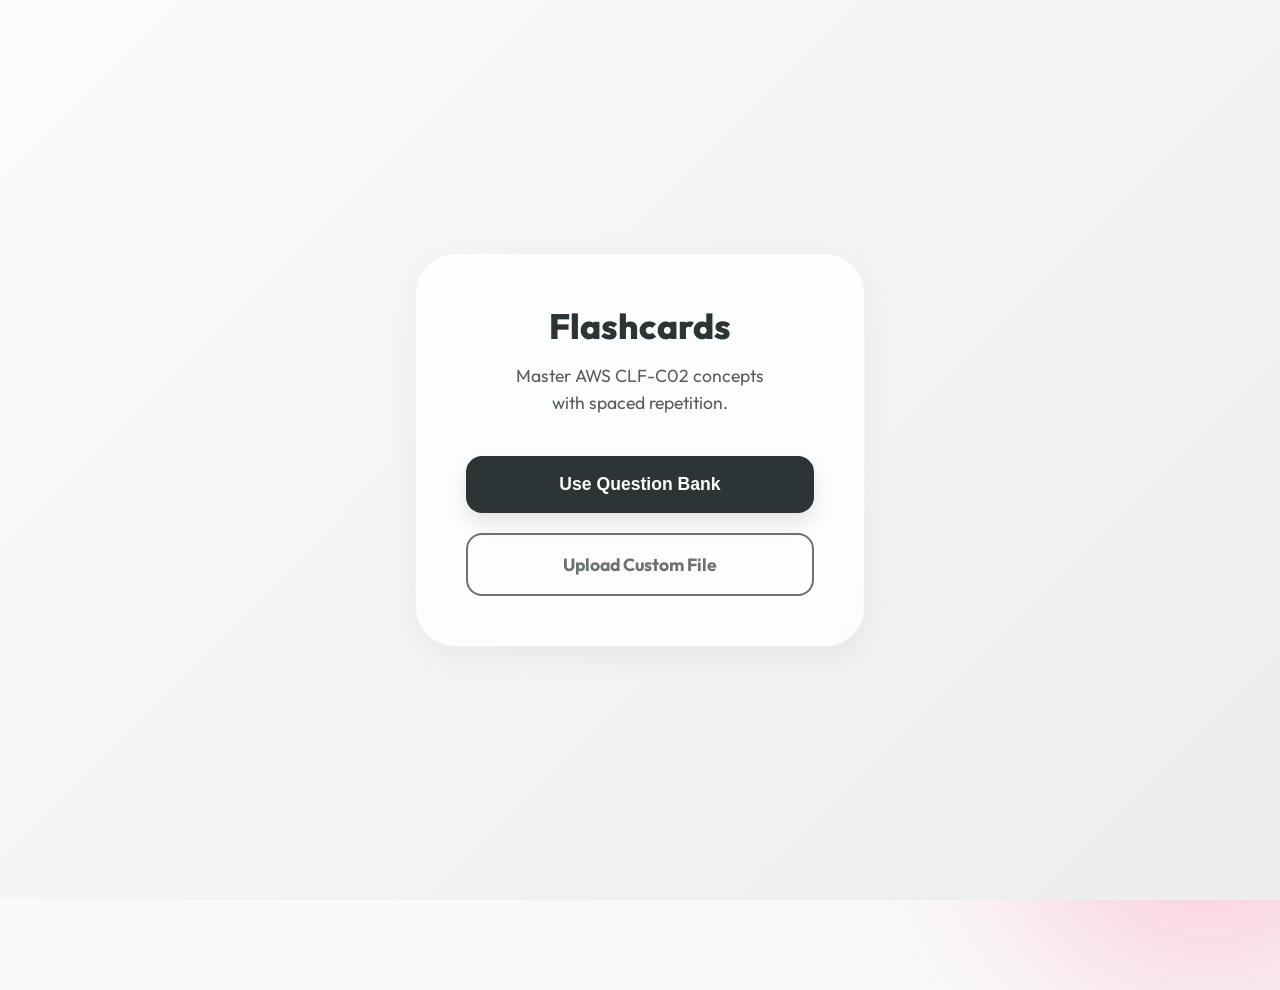
==== commit 688692db: "-" ====
--- a/flashcard.html
+++ b/flashcard.html
@@ -3,38 +3,38 @@
 <head>
     <meta charset="UTF-8">
     <meta name="viewport" content="width=device-width, initial-scale=1.0, maximum-scale=1.0, user-scalable=no">
-    <title>AWS Flashcards | Study Mode</title>
+    <title>AWS CLF-C02 Flashcards</title>
+    <link rel="icon" href='data:image/svg+xml,<svg xmlns="http://www.w3.org/2000/svg" viewBox="0 0 24 24" fill="none" stroke="%236c5ce7" stroke-width="2" stroke-linecap="round" stroke-linejoin="round"><rect x="2" y="7" width="20" height="14" rx="2" ry="2"/><path d="M16 21V5a2 2 0 0 0-2-2h-4a2 2 0 0 0-2 2v16"/></svg>'>
     <link rel="preconnect" href="https://fonts.googleapis.com">
     <link rel="preconnect" href="https://fonts.gstatic.com" crossorigin>
     <link href="https://fonts.googleapis.com/css2?family=Outfit:wght@300;500;700;800&display=swap" rel="stylesheet">
     <style>
-:root {
-    --bg-gradient: linear-gradient(135deg, #fdfbfb 0%, #ebedee 100%);
-    --glass-bg: rgba(255, 255, 255, 0.8);
-    --glass-border: rgba(0, 0, 0, 0.05);
-    --glass-shadow: 0 8px 32px 0 rgba(0, 0, 0, 0.05);
-    --text-main: #2d3436;
-    --text-sub: #636e72;
-    --card-face: #ffffff;
-    --accent: #2a6c66;
-    --accent-glow: rgba(9, 132, 227, 0.1);
-    --danger: #d63031;
-    --btn-bg: rgba(0, 0, 0, 0.03);
-}
-
-[data-theme="dark"] {
-    /* Dark: Magma red */
-    --bg-gradient: linear-gradient(135deg, #2d1b2e 0%, #b33939 100%);
-    --glass-bg: rgba(45, 27, 46, 0.7);
-    --glass-border: rgba(255, 200, 200, 0.1);
-    --glass-shadow: 0 8px 32px 0 rgba(0, 0, 0, 0.6);
-    --text-main: #f5cdc6;
-    --text-sub: #bbaaaa;
-    --card-face: #1a0f1a;
-    --accent: #ff7675;
-    --accent-glow: rgba(255, 118, 117, 0.2);
-    --btn-bg: rgba(255, 255, 255, 0.08);
-}
+    :root {
+        --bg-gradient: linear-gradient(135deg, #fdfbfb 0%, #ebedee 100%);
+        --glass-bg: rgba(255, 255, 255, 0.8);
+        --glass-border: rgba(0, 0, 0, 0.05);
+        --glass-shadow: 0 8px 32px 0 rgba(0, 0, 0, 0.05);
+        --text-main: #2d3436;
+        --text-sub: #636e72;
+        --card-face: #ffffff;
+        --accent: #2a6c66;
+        --accent-glow: rgba(9, 132, 227, 0.1);
+        --danger: #d63031;
+        --btn-bg: rgba(0, 0, 0, 0.03);
+    }
+
+    [data-theme="dark"] {
+        --bg-gradient: linear-gradient(135deg, #2d1b2e 0%, #462424 100%);
+        --glass-bg: rgba(60, 37, 61, 0.7);
+        --glass-border: rgba(255, 200, 200, 0.1);
+        --glass-shadow: 0 8px 32px 0 rgba(0, 0, 0, 0.6);
+        --text-main: #f5cdc6;
+        --text-sub: #bbaaaa;
+        --card-face: #1a0f1a;
+        --accent: #ff7675;
+        --accent-glow: rgba(255, 118, 117, 0.2);
+        --btn-bg: rgba(255, 255, 255, 0.08);
+    }
 
         * { margin: 0; padding: 0; box-sizing: border-box; -webkit-tap-highlight-color: transparent; }
         
@@ -416,7 +416,7 @@
             <h1 style="margin-bottom: 15px; font-size: 2.2rem; font-weight: 800;">Flashcards</h1>
             <p style="opacity: 0.8; margin-bottom: 40px; font-size: 1.1rem; line-height: 1.5;">Master AWS CLF-C02 concepts<br>with spaced repetition.</p>
             
-            <button id="use-internal" class="btn-load primary">Use Internal Bank</button>
+            <button id="use-internal" class="btn-load primary">Use Question Bank</button>
             
             <label class="btn-load secondary">
                 Upload Custom File
@@ -439,7 +439,7 @@
             </div>
             
             <div class="actions">
-                <a href="index.html" class="exam-btn">Take Exam</a>
+                <a href="mock.html" class="exam-btn">Take Exam</a>
                 
                 <button class="icon-btn" id="fav-filter-btn" title="Show Favorites Only">
                     <svg width="20" height="20" viewBox="0 0 24 24" fill="none" stroke="currentColor" stroke-width="2" stroke-linecap="round" stroke-linejoin="round"><polygon points="12 2 15.09 8.26 22 9.27 17 14.14 18.18 21.02 12 17.77 5.82 21.02 7 14.14 2 9.27 8.91 8.26 12 2"></polygon></svg>
